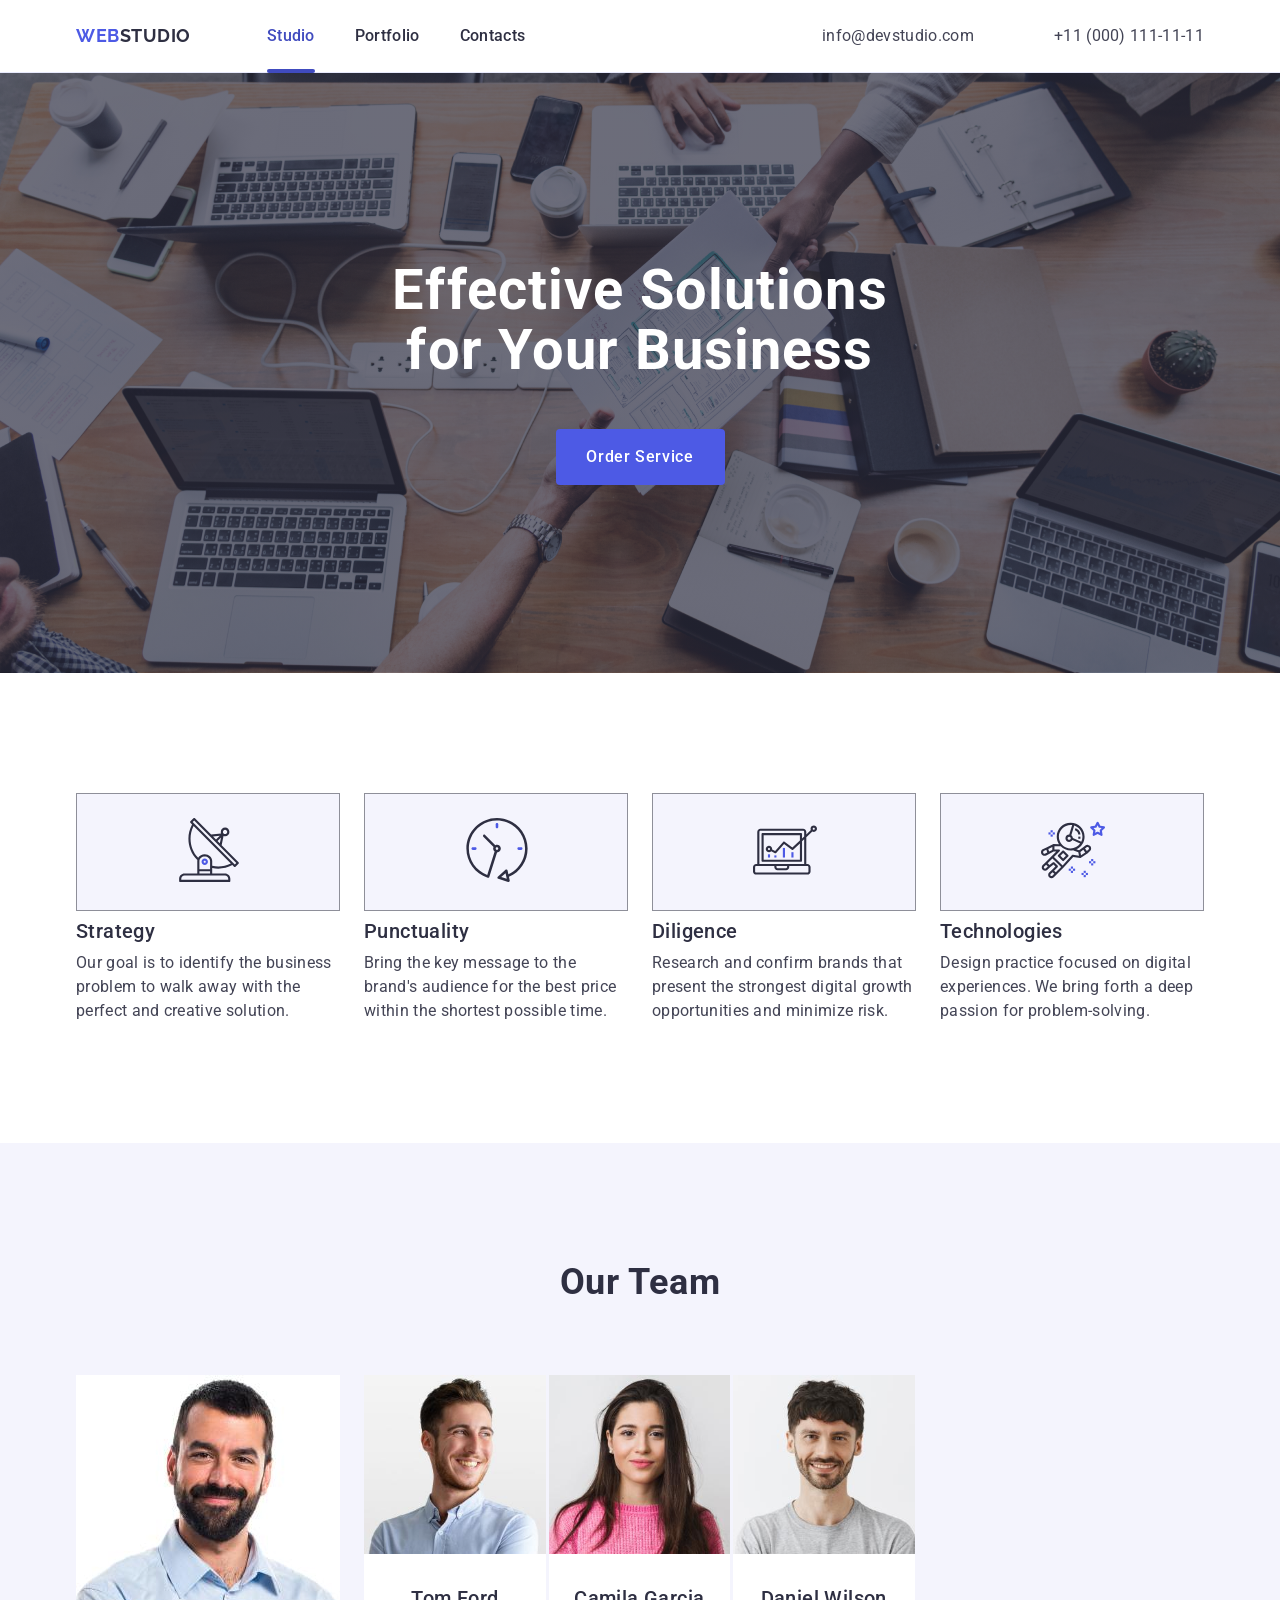
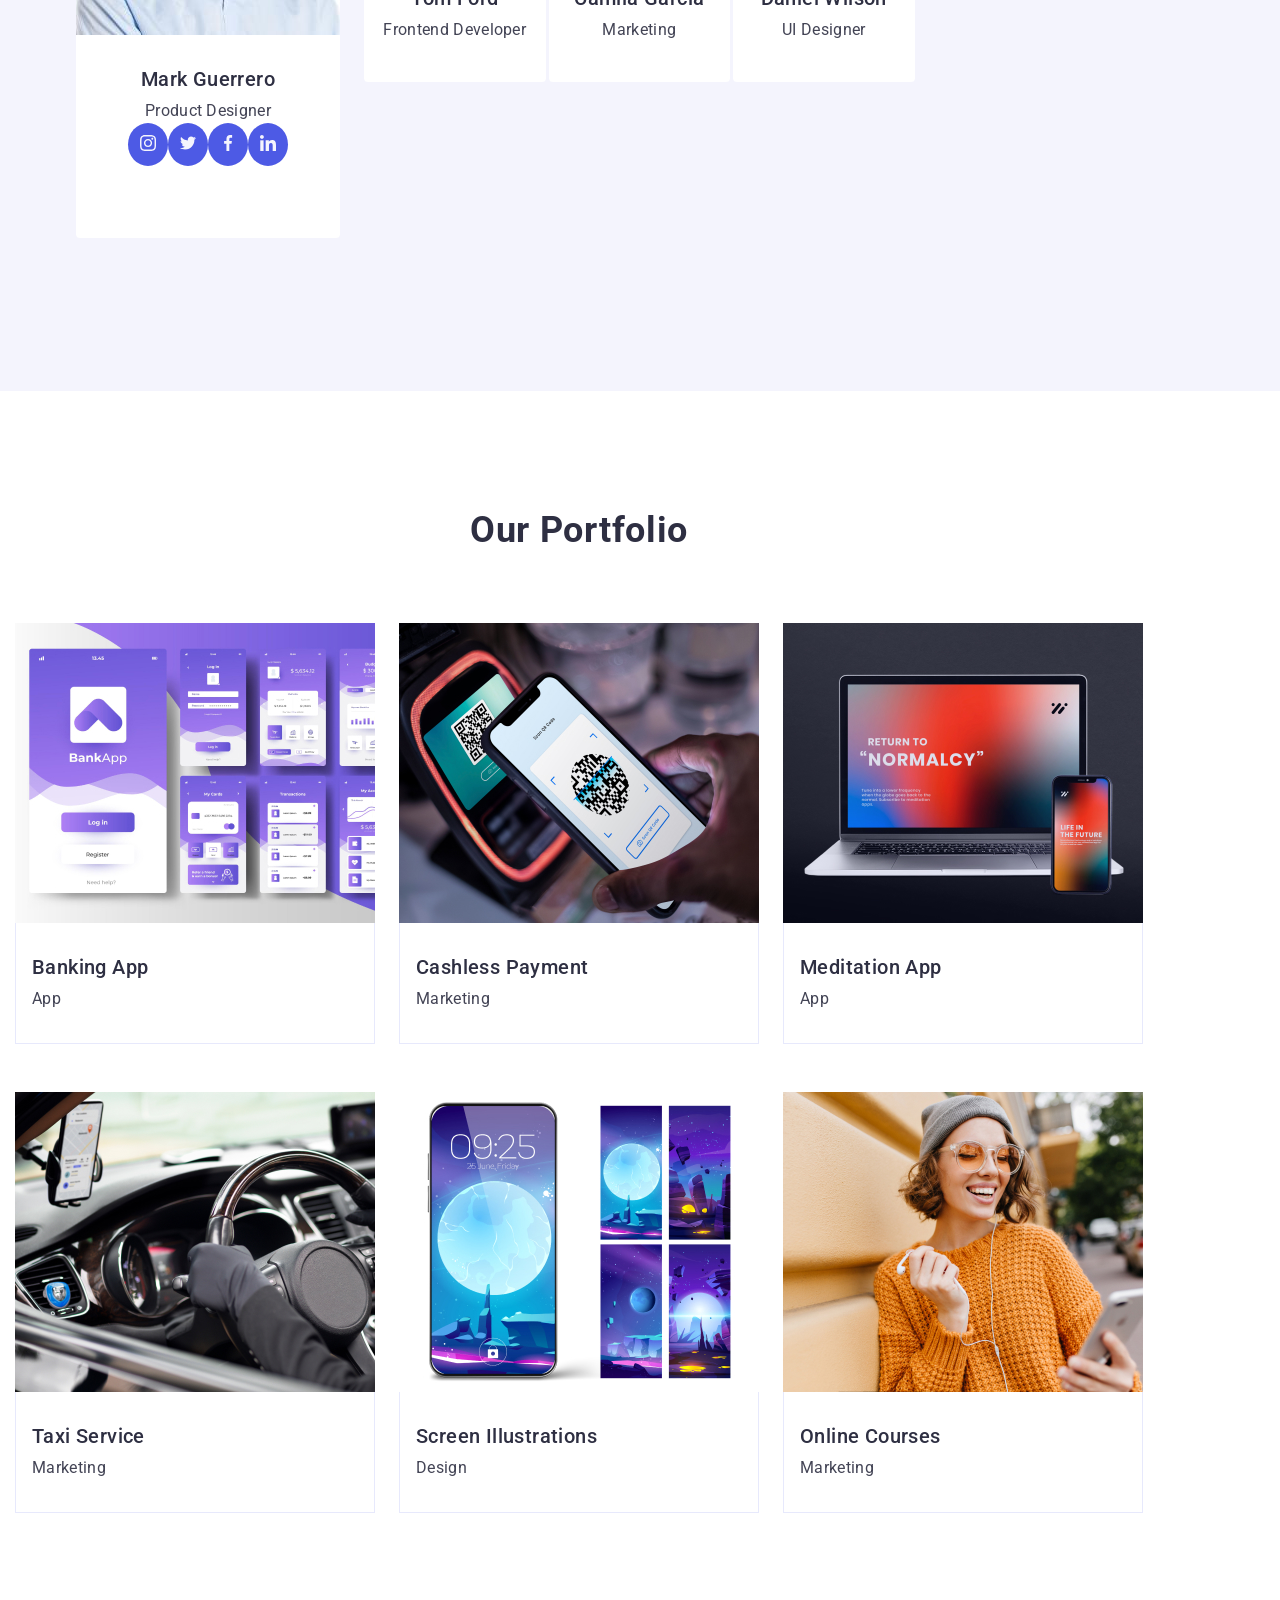
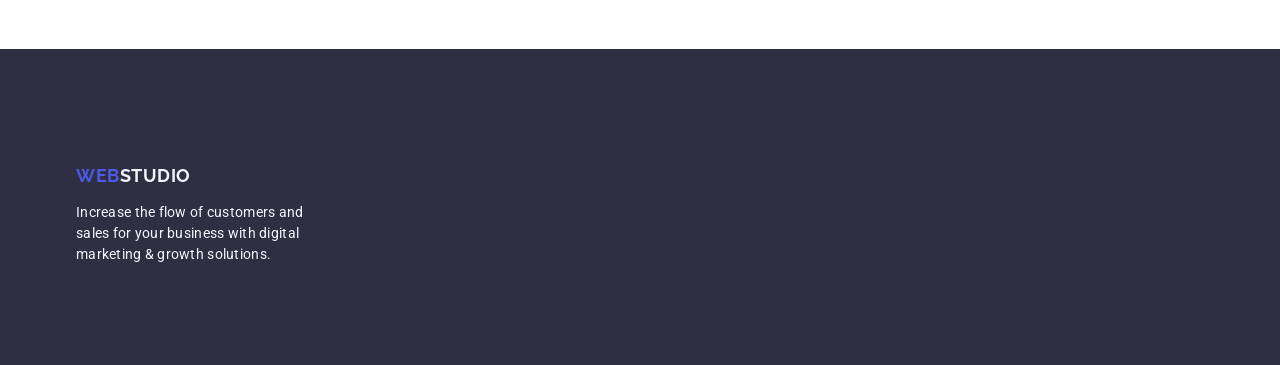
==== index.html @ 3112f2cd "16111916" ====
<!DOCTYPE html>
<html lang="en">
  <head>
    <meta charset="UTF-8" />
    <meta name="viewport" content="width=device-width, initial-scale=1.0" />
    <title>Webstudio</title>
    <link
      rel="stylesheet"
      href="https://cdnjs.cloudflare.com/ajax/libs/modern-normalize/3.0.1/modern-normalize.min.css"
      integrity="sha512-q6WgHqiHlKyOqslT/lgBgodhd03Wp4BEqKeW6nNtlOY4quzyG3VoQKFrieaCeSnuVseNKRGpGeDU3qPmabCANg=="
      crossorigin="anonymous"
      referrerpolicy="no-referrer"
    />
    <link rel="preconnect" href="https://fonts.googleapis.com" />
    <link rel="preconnect" href="https://fonts.gstatic.com" crossorigin />
    <link
      href="https://fonts.googleapis.com/css2?family=Raleway:wght@700&family=Roboto:wght@400;500;700&display=swap"
      rel="stylesheet"
    />
    <link rel="stylesheet" href="./css/styles.css" />
  </head>

  <body>
    <!--Logo + menu-->
    <header class="header-page">
      <div class="nav-block container">
        <nav class="nav">
          <a class="logo logo-header" href="./index.html"
            >Web<span class="logo-text">Studio</span></a
          >
          <ul class="nav-menu">
            <li class="menu-item">
              <a class="nav-link current" href="./index.html">Studio</a>
            </li>
            <li class="menu-item">
              <a class="nav-link" href="">Portfolio</a>
            </li>
            <li class="menu-item">
              <a class="nav-link" href="">Contacts</a>
            </li>
          </ul>
        </nav>
        <address class="contacts">
          <ul class="contacts-list">
            <li class="e-mail">
              <a class="contacts-link" href="mailto:info@devstudio.com"
                >info@devstudio.com</a
              >
            </li>
            <li class="tel">
              <a class="contacts-link" href="tel:+11(000)111-11-11"
                >+11 (000) 111-11-11</a
              >
            </li>
          </ul>
        </address>
      </div>
    </header>
    <main>
      <!-- hero section -->
      <section id="hero" class="hero section">
        <div class="hero-block container">
          <h1 class="hero-title">Effective Solutions for Your Business</h1>
          <button class="btn-business" type="button">Order Service</button>
        </div>
      </section>
      <!-- company -->
      <section id="company" class="company">
        <div class="company-block container">
          <h2 class="visually-hidden">Benefits</h2>
          <ul class="about-company">
            <li class="about-block">
              <div class="icon-conpany">
                <svg class="logo-icon" width="64" height="64">
                  <use href="./images/icons.svg#icon-antenna-1"></use>
                </svg>
              </div>
              <h3 class="target-company">Strategy</h3>
              <p class="text">
                Our goal is to identify the business problem to walk away with
                the perfect and creative solution.
              </p>
            </li>
            <li class="about-block">
              <div class="icon-conpany">
                <svg class="logo-icon" width="64" height="64">
                  <use href="./images/icons.svg#icon-clock-1"></use>
                </svg>
              </div>
              <h3 class="target-company">Punctuality</h3>
              <p class="text">
                Bring the key message to the brand's audience for the best price
                within the shortest possible time.
              </p>
            </li>
            <li class="about-block">
              <div class="icon-conpany">
                <svg class="logo-icon" width="64" height="64">
                  <use href="./images/icons.svg#icon-diagram-1"></use>
                </svg>
              </div>              
              <h3 class="target-company">Diligence</h3>
              <p class="text">
                Research and confirm brands that present the strongest digital
                growth opportunities and minimize risk.
              </p>
            </li>
            <li class="about-block">
              <div class="icon-conpany">
                <svg class="logo-icon" width="64" height="64">
                  <use href="./images/icons.svg#icon-astronaut-1"></use>
                </svg>
              </div>              
              <h3 class="target-company">Technologies</h3>
              <p class="text">
                Design practice focused on digital experiences. We bring forth a
                deep passion for problem-solving.
              </p>
            </li>
          </ul>
        </div>
      </section>
      <!-- our team -->
      <section id="block-team" class="block-team section">
        <div class="container container-team">
          <h2 class="title-team">Our Team</h2>
          <ul class="team-list">
            <li class="our-team">
              <img
                class="img-team"
                src="./images/MarkGuerrero.jpg"
                height="260"
                width="264"
                alt="Mark Guerrero"
              />
              <div class="text-team">
                <h3 class="representative">Mark Guerrero</h3>
                <p class="text-card">Product Designer</p>
                <div class="card-content">
                  <div class="sosial">
                    <a
                    class="socials-link"
                    href="https://instagram.com"
                    target="_blank"
                    rel="noopener noreferrer"
                    aria-label="Link to Instagram"
                  >
                   <svg class="sosial-icon" width="16" height="16">
                    <use href="./images/icons.svg#icon-instagram-2"></use>
                  </svg>
                </div>
                  <div class="sosial">
                    <a
                    class="socials-link"
                    href="https://twitter.com"
                    target="_blank"
                    rel="noopener noreferrer"
                    aria-label="Link to Twitter"
                  >
                  <svg class="sosial-icon" width="16" height="16">
                    <use href="./images/icons.svg#icon-twitter-1"></use>
                  </svg>
                </div>
                  <div class="sosial">
                    <a
                    class="socials-link"
                    href="https://facebook.com"
                    target="_blank"
                    rel="noopener noreferrer"
                    aria-label="Link to Facebok"
                  >
                  <svg class="sosial-icon" width="16" height="16">
                    <use href="./images/icons.svg#icon-facebook-1"></use>
                  </svg>
                </div>
                  <div class="sosial">
                    <a
                    class="socials-link"
                    href="https://inkedin.com"
                    target="_blank"
                    rel="noopener noreferrer"
                    aria-label="Link to Linkedin"
                  >
                  <svg class="sosial-icon" width="16" height="16">
                    <use href="./images/icons.svg#icon-linkedin-1"></use>
                  </svg>
                </div>                
              </div>
            </div>
            </li>
            <li class="our-team">
              <img
                class="img-team"
                src="./images/TomFord.jpg"
                height="260"
                width="264"
                alt="Tom Ford"
              />
              <div class="text-team">
                <h3 class="representative">Tom Ford</h3>
                <p class="text-card">Frontend Developer</p>
              </div>
            </li>
            <li class="our-team">
              <img
                class="img-team"
                src="./images/CamilaGarcia.jpg"
                height="260"
                width="264"
                alt="Camila Garcia"
              />
              <div class="text-team">
                <h3 class="representative">Camila Garcia</h3>
                <p class="text-card">Marketing</p>
              </div>
            </li>
            <li class="our-team">
              <img
                class="img-team"
                src="./images/DanielWilson.jpg"
                height="260"
                width="264"
                alt="Daniel Wilson"
              />
              <div class="text-team">
                <h3 class="representative">Daniel Wilson</h3>
                <p class="text-card">UI Designer</p>
              </div>
            </li>
          </ul>
        </div>
      </section>
      <!--our portfolio-->
      <section id="portfolio-team" class="portfolio-team section">
        <div class="container">
          <h2 class="portfolio">Our Portfolio</h2>
          <ul class="card-portfolio">
            <li class="our-portfolio">
              <div>
                <img
                  class="img-portfolio"
                  src="./images/BankingApp.jpg"
                  width="360"
                  alt="BankingApp"
                />
              </div>
              <div class="card-team">
                <h3 class="portfolio-name">Banking App</h3>
                <p class="text-portfolio">App</p>
              </div>
            </li>
            <li class="our-portfolio">
              <img
                class="img-portfolio"
                src="./images/CashlessPayment.jpg"
                width="360"
                alt="Cashless Payment"
              />
              <div class="card-team">
                <h3 class="portfolio-name">Cashless Payment</h3>
                <p class="text-portfolio">Marketing</p>
              </div>
            </li>
            <li class="our-portfolio">
              <img
                class="img-portfolio"
                src="./images/MeditationApp.jpg"
                width="360"
                alt="Meditation App"
              />
              <div class="card-team">
                <h3 class="portfolio-name">Meditation App</h3>
                <p class="text-portfolio">App</p>
              </div>
            </li>
            <li class="our-portfolio">
              <img
                class="img-portfolio"
                src="./images/TaxiService.jpg"
                width="360"
                alt="Taxi Service"
              />
              <div class="card-team">
                <h3 class="portfolio-name">Taxi Service</h3>
                <p class="text-portfolio">Marketing</p>
              </div>
            </li>
            <li class="our-portfolio">
              <img
                class="img-portfolio"
                src="./images/ScreenIllustrations.jpg"
                width="360"
                alt="Screen Illustrations"
              />
              <div class="card-team">
                <h3 class="portfolio-name">Screen Illustrations</h3>
                <p class="text-portfolio">Design</p>
              </div>
            </li>
            <li class="our-portfolio">
              <img
                class="img-portfolio"
                src="./images/OnlineCourses.jpg"
                width="360"
                alt="Online Courses"
              />
              <div class="card-team">
                <h3 class="portfolio-name">Online Courses</h3>
                <p class="text-portfolio">Marketing</p>
              </div>
            </li>
          </ul>
        </div>
      </section>
    </main>
    <!--footer menu-->

    <footer class="footer">
      <div class="container footer-block">
        <a class="logo footer-logo" href="#"
          >Web<span class="logo-text">Studio</span></a
        >
        <p class="text-footer">
          Increase the flow of customers and sales for your business with
          digital marketing & growth solutions.
        </p>
      </div>
    </footer>
  </body>
</html>
---- css/styles.css ----
body {
    font-family: "Raleway", sans-serif;
    font-family: "Roboto", sans-serif;
    color: #434455;
    background-color: #ffffff;
    font-size: 14px;
    display: block;
}

* {
    margin: 0;
    padding: 0;
}

ul,
li,
ol {
    list-style-type: none;
    cursor: pointer;
}

a {
    text-decoration: none;
    cursor: pointer;
}

h1,
h2,
h3,
h4,
h5,
h6,
p {
    margin: 0;
}

ul,
ol {
    margin: 0;
    padding: 0;
}


.visually-hidden {
    position: absolute;
    width: 1px;
    height: 1px;
    margin: -1px;
    border: 0;
    padding: 0;
    white-space: nowrap;
    clip-path: inset(100%);
    clip: rect(0 0 0 0);
    overflow: hidden;
}

a {
    text-decoration: none;
}

nav,
li,
ol,
a,
button {
    cursor: pointer;
    display: inline-block;
}

.container {
    width: 1158px;
    margin: 0 auto;
    padding: 0 15px;
}


img {
    display: block;
    width: 100%;
    height: auto;
}

/* hero section */

.header-page {
    border-bottom: 1px solid #e7e9fc;
    box-shadow: 0px 1px 6px 0px #2E2F4214;
    0px 1px 1px 0px #2E2F4229;
    0px 2px 1px 0px #2E2F4214;
}

.nav-block {
    display: flex;
    align-items: center;
}

.nav {
    display: flex;
    align-items: center;
}

.logo {
    font-family: "Raleway", sans-serif;
    font-weight: 700;
    font-size: 18px;
    line-height: 1.17;
    letter-spacing: 0.03em;
    text-transform: uppercase;
    color: #4d5ae5;
    margin-right: 76px;
}

.logo-header {
    padding: 24px 0;
    margin-right: 76px;
}

.logo-header .logo-text {
    color: #2e2f42;
}

.footer-logo .logo-text {
    color: #f4f4fd;
}

.nav-menu {
    display: flex;
    text-align: center;
    gap: 40px;
}

.nav-link {
    position: relative;
    display: block;
    padding: 24px 0;
    font-weight: 500;
    font-size: 16px;
    line-height: 1.5;
    letter-spacing: 0.02em;
    color: #2e2f42;
    transition: color 250ms cubic-bezier(0.4, 0, 0.2, 1);
}


.nav-link.current {
    position: relative;
    opacity: 1;

}

.nav-link::after {
    content: '';
    position: absolute;
    left: 0;
    bottom: -1px;

    width: 100%;
    height: 4px;
    border-radius: 2px;
    background-color: #404bbf;
    opacity: 0;
    transition: opacity 250ms cubic-bezier(0.4, 0, 0.2, 1);
}

.nav-link:hover,
.nav-link:focus,
.nav-link.current {
    color: #404bbf;
}

.nav-link:hover::after,
.nav-link:focus::after,
.nav-link.current::after {
    opacity: 1;
}

.contacts {
    font-style: normal;
    margin-left: auto;
}

.contacts-list {
    display: flex;
    text-align: center;
    gap: 40px;
}

.contacts-link {
    display: block;
    padding: 24px 0;
    font-size: 16px;
    line-height: 1.5;
    letter-spacing: 0.02em;
    color: #434455;
    transition: color 250ms cubic-bezier(0.4, 0, 0.2, 1);
}

.contacts-item {
    font-weight: 400;
    letter-spacing: 0.02em;
    margin-right: 40px;
}

.nav-item {
    /* font-weight: 500;
    font-size: 16px;
    line-height: 1.5;
    letter-spacing: 0.02em;
    color: #2e2f42;
    padding: 24px 0; */
}

.contacts {
    font-style: normal;
}

.e-mail {
    margin-right: 40px;
}


.contacts-link:hover,
.contacts-link:focus {
    color: #404bbf;
}

.hero {
    background-image: linear-gradient(to bottom,
            rgba(46, 47, 66, 0.7),
            rgba(46, 47, 66, 0.7)),
        url(/images/peopleoffice.jpg);
    /* background-color: rgba(46, 47, 66, 0.7); */
    background-repeat: no-repeat;
    /* display: flex;
    justify-content: center; */
    padding: 188px 0;
    max-width: 100%;
    background-position: center;
    background-size: cover;

}

/* .hero-block {

} */

.hero-title {
    font-size: 56px;
    line-height: 1.07;
    text-align: center;
    letter-spacing: 0.02em;
    color: #ffffff;
    cursor: pointer;
    max-width: 496px;
    display: flex;
    justify-content: center;
    margin: 0 auto;
    margin-bottom: 48px;
}

.btn-business {
    background-color: #4d5ae5;
    font-family: "Roboto", sans-serif;
    font-weight: 500;
    font-size: 16px;
    line-height: 1.5;
    letter-spacing: 0.04em;
    color: #ffffff;
    display: block;
    min-width: 169px;
    height: 56px;
    bottom: none;
    border-radius: 4px;
    cursor: pointer;
    margin: 0 auto;
    border: none;
}

/* .btn-business:active, */
.btn-business:hover,
.btn-business:focus {
    background-color: #404BBF;
}

/* company */

.company {
    padding: 120px 0;
}

.about-company {
    display: flex;
    gap: 24px;
}

.about-block {
    letter-spacing: 0.02em;
    line-height: 1.24;
    width: calc((100% - 72px) / 4);
}

.icon-conpany {
    background: #F4F4FD;
    border: 1px solid #8E8F99;
    margin-bottom: 8px;

}

.logo-icon {
    margin: 24px 100px;
}

.target-company {
    font-weight: 500;
    font-size: 20px;
    letter-spacing: 0.02em;
    color: #2e2f42;
    line-height: 1.2;
    margin-bottom: 8px;
}

.text {
    font-size: 16px;
    line-height: 1.5;
    letter-spacing: 0.02em;
    color: #434455;
    text-align: left;
}

/* our team */
.block-team {
    background-color: #f4f4fd;
    padding: 120px 0;
}

.team-list {
    display: flex;
    gap: 24px;
}

.title-team {
    font-size: 36px;
    line-height: 1.11;
    text-align: center;
    letter-spacing: 0.02em;
    text-transform: capitalize;
    color: #2e2f42;
    margin-bottom: 72px;
}

.representative {
    font-weight: 500;
    font-size: 20px;
    line-height: 1.2;
    letter-spacing: 0.02em;
    color: #2e2f42;
}

.text-card {
    font-size: 16px;
    line-height: 1.5;
    letter-spacing: 0.02em;
    color: #434455;
    text-align: center;
}

.our-team {
    background-color: #ffffff;
    width: calc((100% - 72px) / 4);
    border-radius: 0px 0px 4px 4px;
}

.text-team {
    padding: 32px 0;
    margin-bottom: 8px;
}

.representative {
    text-align: center;
    margin-bottom: 8px;
}

.card-content {
    display: flex;
    justify-content: center;
}

.sosial {
    background: #4D5AE5;
    border-radius: 50%;
}

.sosial:hover,
.sosial:focus {
   background: #404BBF;
   
}

.sosial-icon {
    margin: 12px;
    fill: currentColor;
}
/* our portfolio */

.portfolio-team {
    padding: 120px 0;
}

.portfolio {
    font-size: 36px;
    line-height: 1.11;
    text-align: center;
    letter-spacing: 0.02em;
    text-transform: capitalize;
    color: #2e2f42;
    margin-bottom: 72px;
}

.card-portfolio {
    display: flex;
    flex-wrap: wrap;
    column-gap: 24px;
    row-gap: 48px;
}

.our-portfolio {
    width: calc((100% - 48px) / 3);

}

.card-team {
    padding: 32px 16px;
    border: 1px solid #e7e9fc;
    border-top: none;
}

.portfolio-name {
    margin-bottom: 8px;
    font-weight: 500;
    font-size: 20px;
    line-height: 1.2;
    letter-spacing: 0.02em;
    color: #2e2f42;
    /* margin-bottom: 8px; */
}

.text-portfolio {
    font-size: 16px;
    line-height: 1.5;
    letter-spacing: 0.02em;
    color: #434455;

}

/* --footer menu-- */

.footer {
    background-color: #2e2f42;
    padding: 100px 0;
}

.footer-logo {
    font-family: "Raleway", sans-serif;
    font-weight: 700;
    font-size: 18px;
    letter-spacing: 0.03em;
    text-transform: uppercase;
    line-height: 1.17;
    color: #4d5ae5;
    display: inline-block;
    margin-bottom: 16px;
}

.text-footer {
    max-width: 264px;
    line-height: 1.5;
    color: #f4f4fd;
    letter-spacing: 0.02em;
    min-width: 264px;
}
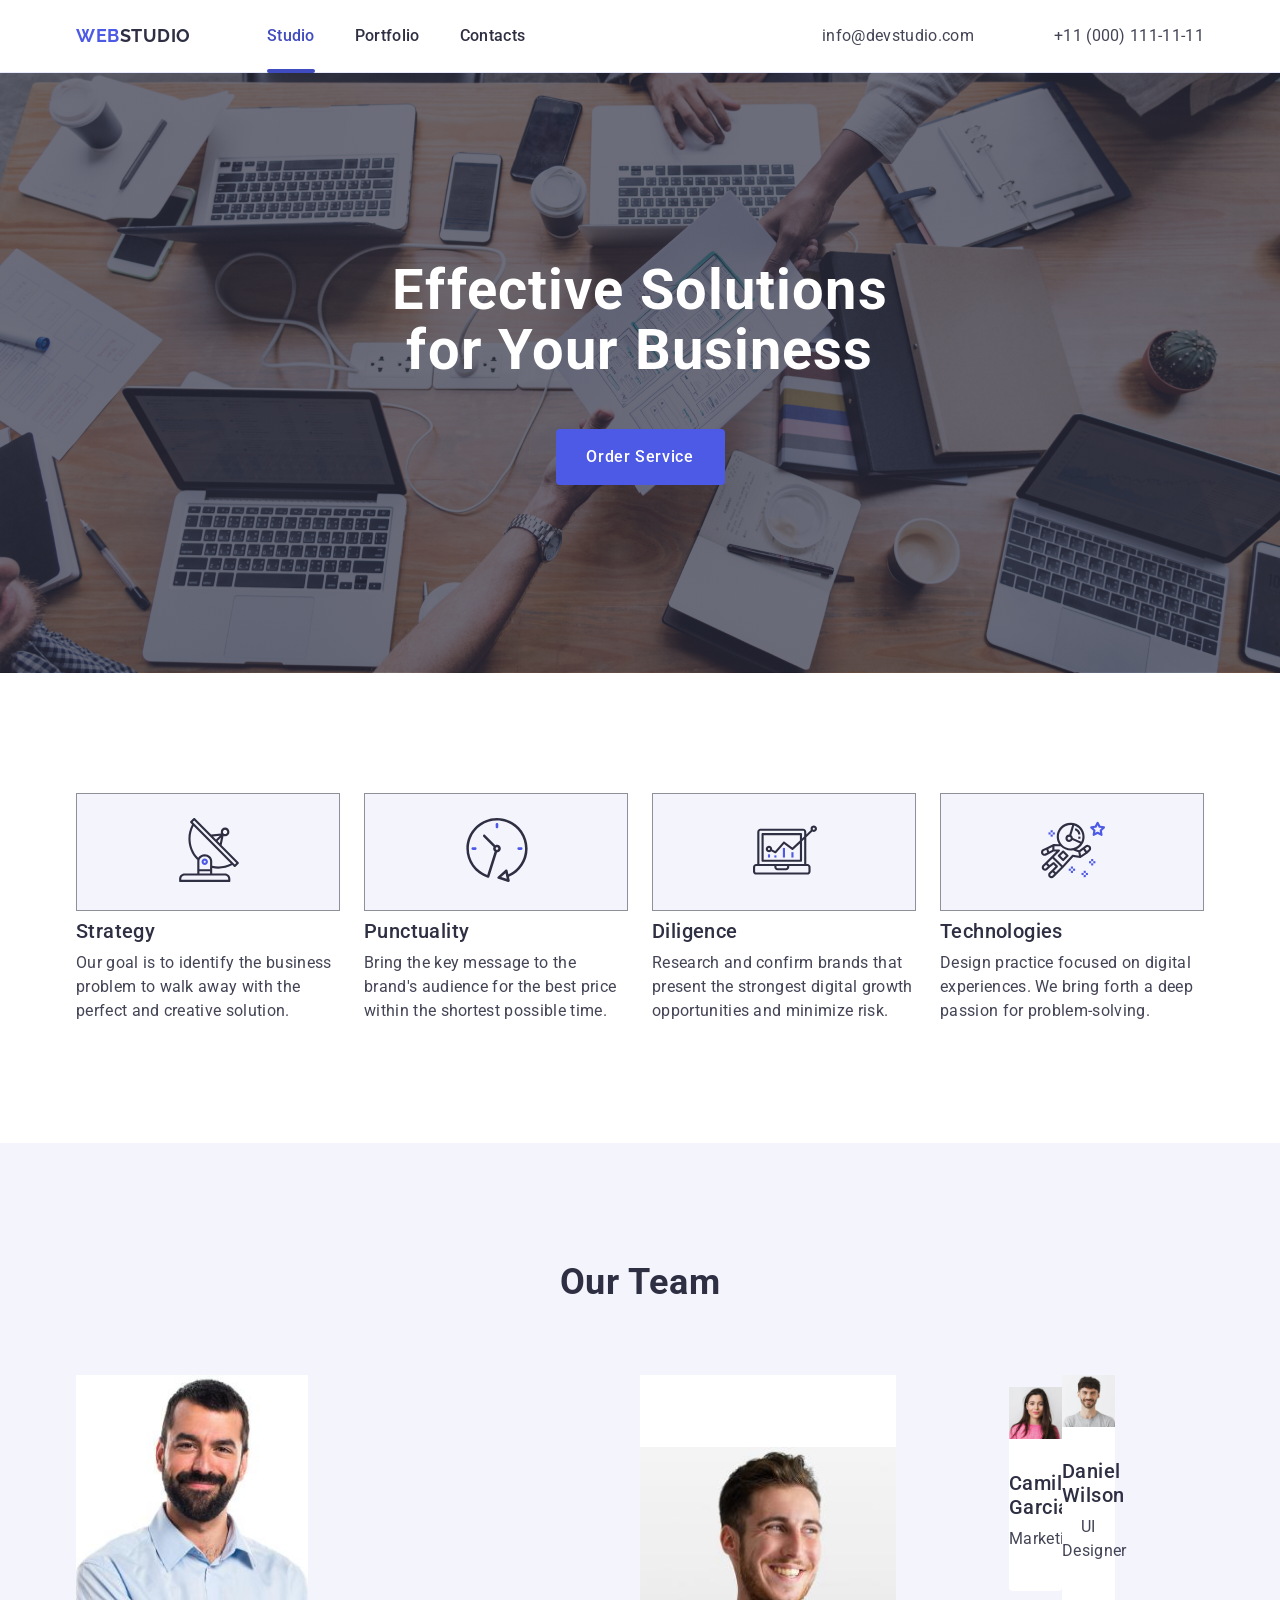
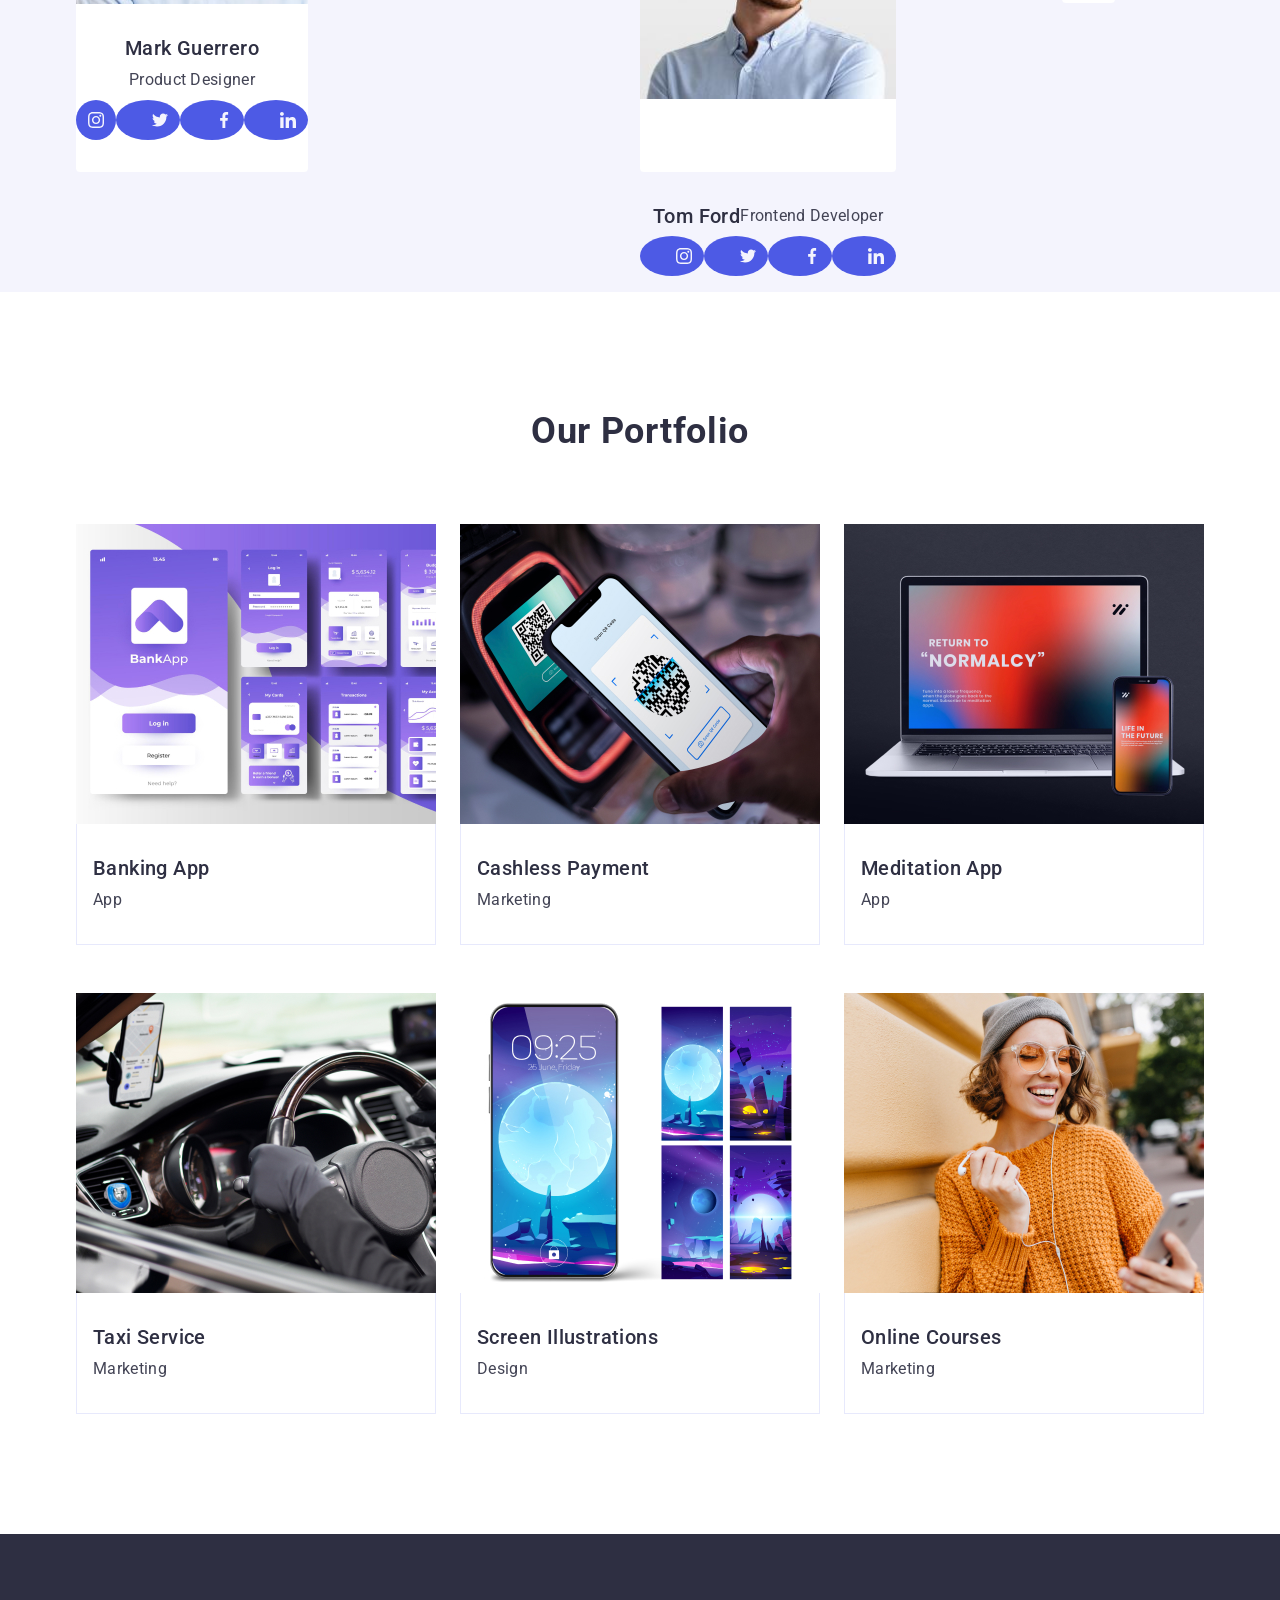
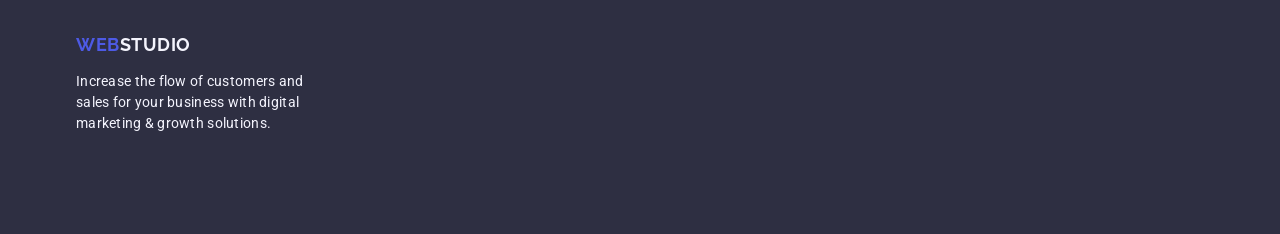
==== commit 58106d97: "16112031" ====
--- a/index.html
+++ b/index.html
@@ -136,8 +136,8 @@
               <div class="text-team">
                 <h3 class="representative">Mark Guerrero</h3>
                 <p class="text-card">Product Designer</p>
-                <div class="card-content">
-                  <div class="sosial">
+                <ul class="card-content">
+                  <li class="sosial">
                     <a
                     class="socials-link"
                     href="https://instagram.com"
@@ -148,8 +148,8 @@
                    <svg class="sosial-icon" width="16" height="16">
                     <use href="./images/icons.svg#icon-instagram-2"></use>
                   </svg>
-                </div>
-                  <div class="sosial">
+                  </li>
+                  <li class="sosial">
                     <a
                     class="socials-link"
                     href="https://twitter.com"
@@ -160,8 +160,8 @@
                   <svg class="sosial-icon" width="16" height="16">
                     <use href="./images/icons.svg#icon-twitter-1"></use>
                   </svg>
-                </div>
-                  <div class="sosial">
+                  </li>
+                  <li class="sosial">
                     <a
                     class="socials-link"
                     href="https://facebook.com"
@@ -172,8 +172,8 @@
                   <svg class="sosial-icon" width="16" height="16">
                     <use href="./images/icons.svg#icon-facebook-1"></use>
                   </svg>
-                </div>
-                  <div class="sosial">
+                  </li>
+                  <li class="sosial">
                     <a
                     class="socials-link"
                     href="https://inkedin.com"
@@ -184,9 +184,9 @@
                   <svg class="sosial-icon" width="16" height="16">
                     <use href="./images/icons.svg#icon-linkedin-1"></use>
                   </svg>
-                </div>                
-              </div>
-            </div>
+                </li>                
+                </ul>
+              </div>
             </li>
             <li class="our-team">
               <img
@@ -199,6 +199,57 @@
               <div class="text-team">
                 <h3 class="representative">Tom Ford</h3>
                 <p class="text-card">Frontend Developer</p>
+                <div>
+                <ul class="card-content">
+                  <li class="sosial">
+                    <a
+                    class="socials-link"
+                    href="https://instagram.com"
+                    target="_blank"
+                    rel="noopener noreferrer"
+                    aria-label="Link to Instagram"
+                  >
+                   <svg class="sosial-icon" width="16" height="16">
+                    <use href="./images/icons.svg#icon-instagram-2"></use>
+                  </svg>
+                </li>
+                  <li class="sosial">
+                    <a
+                    class="socials-link"
+                    href="https://twitter.com"
+                    target="_blank"
+                    rel="noopener noreferrer"
+                    aria-label="Link to Twitter"
+                  >
+                  <svg class="sosial-icon" width="16" height="16">
+                    <use href="./images/icons.svg#icon-twitter-1"></use>
+                  </svg>
+                </li>
+                  <li class="sosial">
+                    <a
+                    class="socials-link"
+                    href="https://facebook.com"
+                    target="_blank"
+                    rel="noopener noreferrer"
+                    aria-label="Link to Facebok"
+                  >
+                  <svg class="sosial-icon" width="16" height="16">
+                    <use href="./images/icons.svg#icon-facebook-1"></use>
+                  </svg>
+                </li>
+                <li class="sosial">
+                    <a
+                    class="socials-link"
+                    href="https://inkedin.com"
+                    target="_blank"
+                    rel="noopener noreferrer"
+                    aria-label="Link to Linkedin"
+                  >
+                  <svg class="sosial-icon" width="16" height="16">
+                    <use href="./images/icons.svg#icon-linkedin-1"></use>
+                  </svg>
+                </li>                
+                </ul>
               </div>
             </li>
             <li class="our-team">
--- a/css/styles.css
+++ b/css/styles.css
@@ -362,6 +362,7 @@
     letter-spacing: 0.02em;
     color: #434455;
     text-align: center;
+    margin-bottom: 8px;
 }
 
 .our-team {
@@ -372,29 +373,48 @@
 
 .text-team {
     padding: 32px 0;
+}
+
+.representative {
+    text-align: center;
     margin-bottom: 8px;
 }
 
-.representative {
-    text-align: center;
-    margin-bottom: 8px;
-}
-
 .card-content {
     display: flex;
     justify-content: center;
+    align-items: center;
+
 }
 
 .sosial {
+    display: flex;
+    gap: 24px;
     background: #4D5AE5;
     border-radius: 50%;
-}
+    transition: background 250ms cubic-bezier(0.4, 0, 0.2, 1);
+}
+
+
+
 
 .sosial:hover,
 .sosial:focus {
    background: #404BBF;
-   
-}
+
+}
+
+.socials-link {
+    display: flex;
+    justify-content: center;
+    align-items: center;
+    width: 100%;
+    height: 100%;
+    transition: 300ms ease-in;
+    transition-property: color, border-color;
+    color: #ffffff;    
+}
+
 
 .sosial-icon {
     margin: 12px;
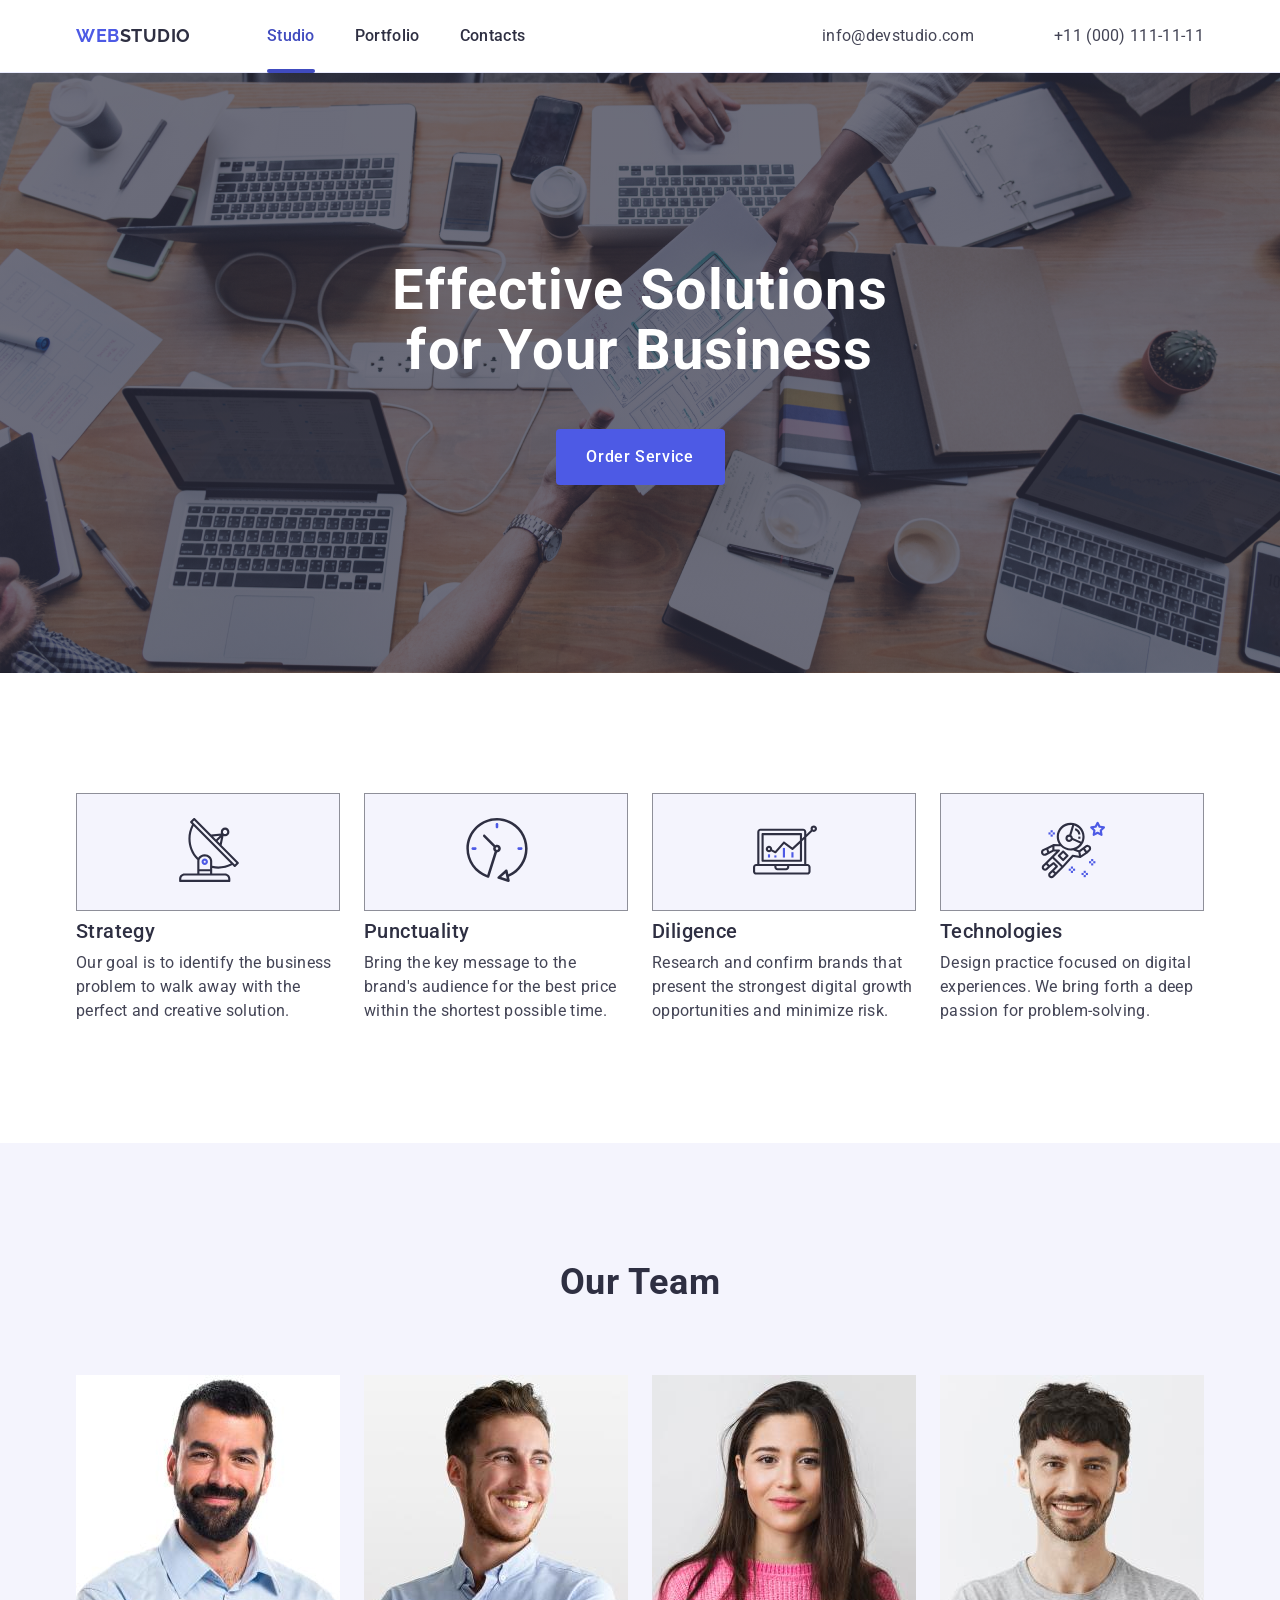
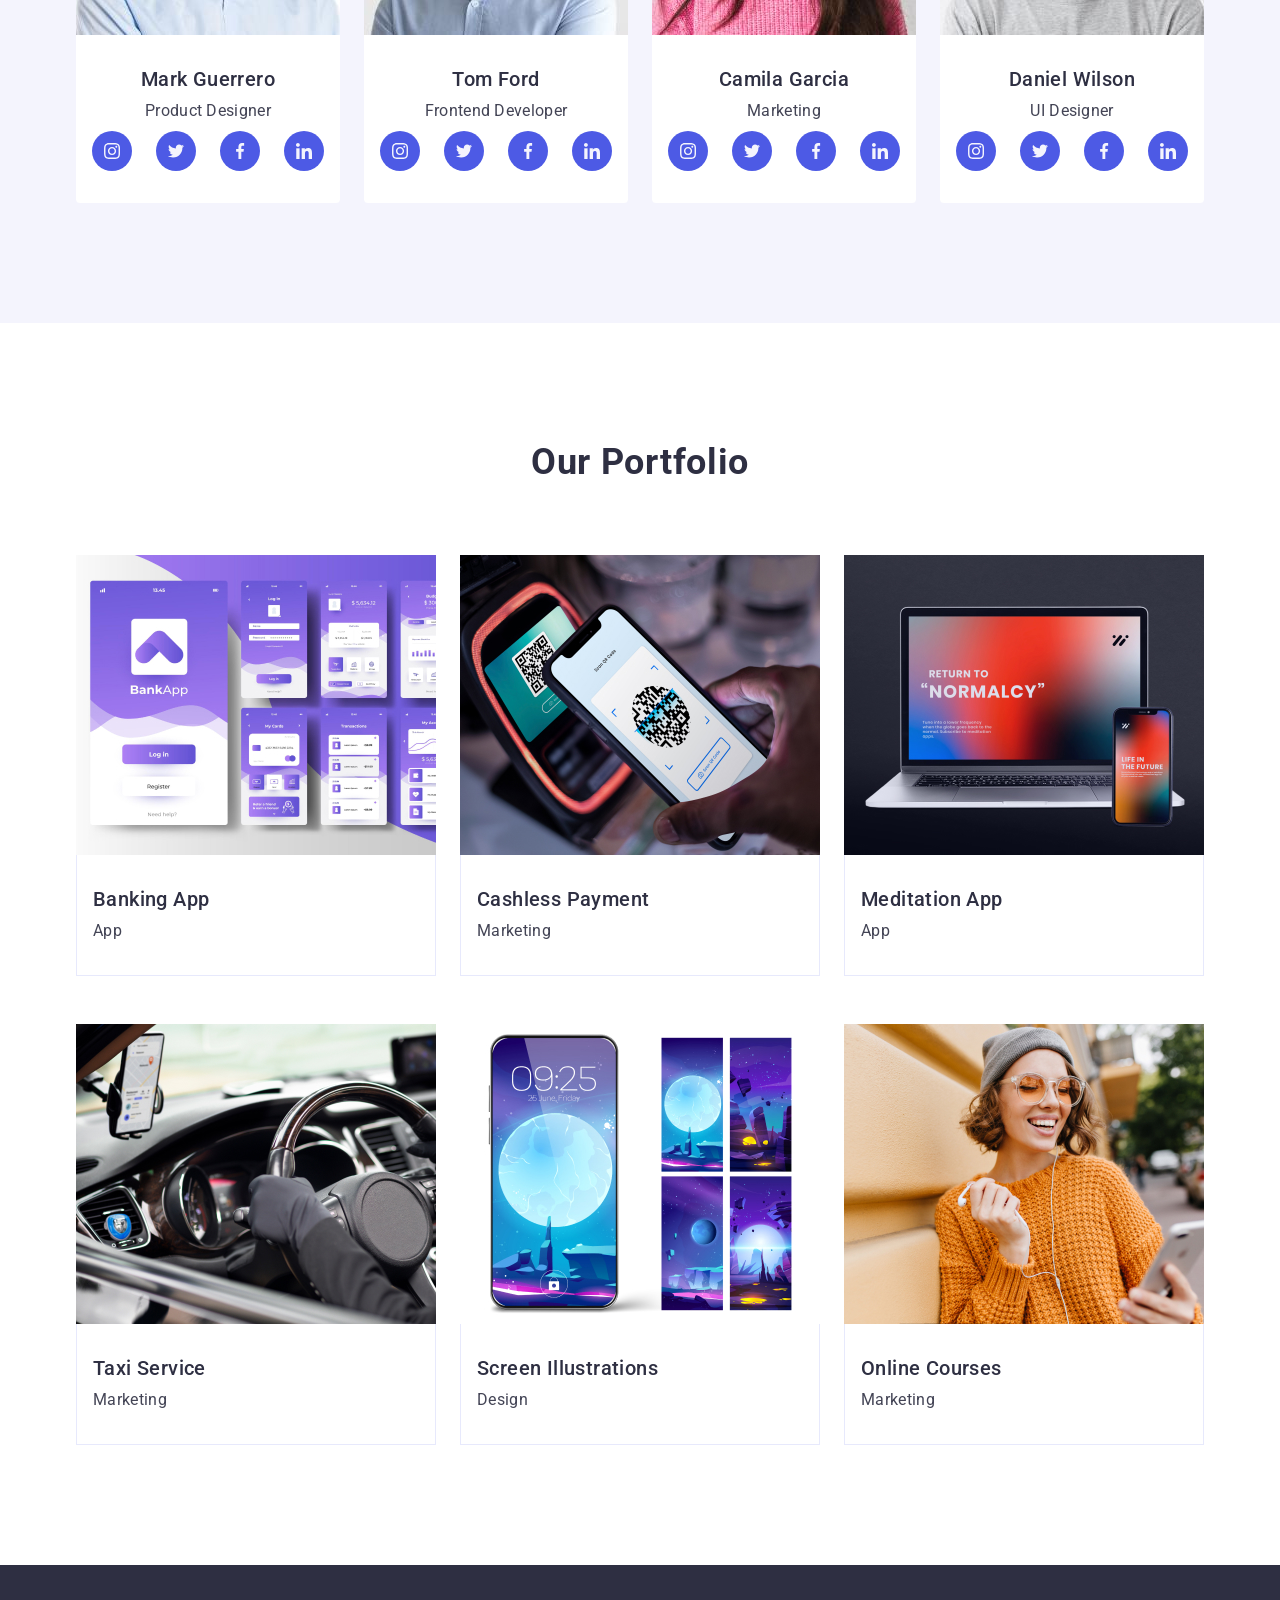
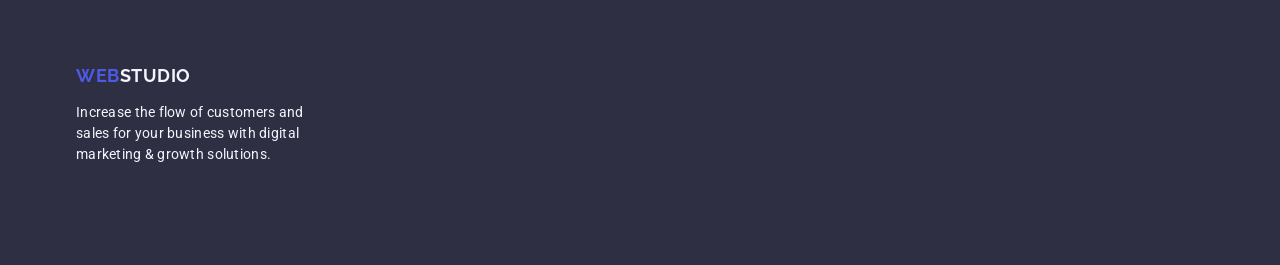
==== commit 9815a82a: "16112057" ====
--- a/index.html
+++ b/index.html
@@ -148,6 +148,7 @@
                    <svg class="sosial-icon" width="16" height="16">
                     <use href="./images/icons.svg#icon-instagram-2"></use>
                   </svg>
+                  </a>
                   </li>
                   <li class="sosial">
                     <a
@@ -160,6 +161,7 @@
                   <svg class="sosial-icon" width="16" height="16">
                     <use href="./images/icons.svg#icon-twitter-1"></use>
                   </svg>
+                  </a>
                   </li>
                   <li class="sosial">
                     <a
@@ -172,6 +174,7 @@
                   <svg class="sosial-icon" width="16" height="16">
                     <use href="./images/icons.svg#icon-facebook-1"></use>
                   </svg>
+                  </a>
                   </li>
                   <li class="sosial">
                     <a
@@ -184,6 +187,7 @@
                   <svg class="sosial-icon" width="16" height="16">
                     <use href="./images/icons.svg#icon-linkedin-1"></use>
                   </svg>
+                  </a>
                 </li>                
                 </ul>
               </div>
@@ -200,56 +204,60 @@
                 <h3 class="representative">Tom Ford</h3>
                 <p class="text-card">Frontend Developer</p>
                 <div>
-                <ul class="card-content">
-                  <li class="sosial">
-                    <a
-                    class="socials-link"
-                    href="https://instagram.com"
-                    target="_blank"
-                    rel="noopener noreferrer"
-                    aria-label="Link to Instagram"
-                  >
-                   <svg class="sosial-icon" width="16" height="16">
-                    <use href="./images/icons.svg#icon-instagram-2"></use>
-                  </svg>
-                </li>
-                  <li class="sosial">
-                    <a
-                    class="socials-link"
-                    href="https://twitter.com"
-                    target="_blank"
-                    rel="noopener noreferrer"
-                    aria-label="Link to Twitter"
-                  >
-                  <svg class="sosial-icon" width="16" height="16">
-                    <use href="./images/icons.svg#icon-twitter-1"></use>
-                  </svg>
-                </li>
-                  <li class="sosial">
-                    <a
-                    class="socials-link"
-                    href="https://facebook.com"
-                    target="_blank"
-                    rel="noopener noreferrer"
-                    aria-label="Link to Facebok"
-                  >
-                  <svg class="sosial-icon" width="16" height="16">
-                    <use href="./images/icons.svg#icon-facebook-1"></use>
-                  </svg>
-                </li>
-                <li class="sosial">
-                    <a
-                    class="socials-link"
-                    href="https://inkedin.com"
-                    target="_blank"
-                    rel="noopener noreferrer"
-                    aria-label="Link to Linkedin"
-                  >
-                  <svg class="sosial-icon" width="16" height="16">
-                    <use href="./images/icons.svg#icon-linkedin-1"></use>
-                  </svg>
-                </li>                
-                </ul>
+                  <ul class="card-content">
+                    <li class="sosial">
+                      <a
+                      class="socials-link"
+                      href="https://instagram.com"
+                      target="_blank"
+                      rel="noopener noreferrer"
+                      aria-label="Link to Instagram"
+                    >
+                     <svg class="sosial-icon" width="16" height="16">
+                      <use href="./images/icons.svg#icon-instagram-2"></use>
+                    </svg>
+                    </a>
+                    </li>
+                    <li class="sosial">
+                      <a
+                      class="socials-link"
+                      href="https://twitter.com"
+                      target="_blank"
+                      rel="noopener noreferrer"
+                      aria-label="Link to Twitter"
+                    >
+                    <svg class="sosial-icon" width="16" height="16">
+                      <use href="./images/icons.svg#icon-twitter-1"></use>
+                    </svg>
+                    </a>
+                    </li>
+                    <li class="sosial">
+                      <a
+                      class="socials-link"
+                      href="https://facebook.com"
+                      target="_blank"
+                      rel="noopener noreferrer"
+                      aria-label="Link to Facebok"
+                    >
+                    <svg class="sosial-icon" width="16" height="16">
+                      <use href="./images/icons.svg#icon-facebook-1"></use>
+                    </svg>
+                    </a>
+                    </li>
+                    <li class="sosial">
+                      <a
+                      class="socials-link"
+                      href="https://inkedin.com"
+                      target="_blank"
+                      rel="noopener noreferrer"
+                      aria-label="Link to Linkedin"
+                    >
+                    <svg class="sosial-icon" width="16" height="16">
+                      <use href="./images/icons.svg#icon-linkedin-1"></use>
+                    </svg>
+                    </a>
+                  </li>                
+                  </ul>
               </div>
             </li>
             <li class="our-team">
@@ -263,6 +271,60 @@
               <div class="text-team">
                 <h3 class="representative">Camila Garcia</h3>
                 <p class="text-card">Marketing</p>
+                <ul class="card-content">
+                  <li class="sosial">
+                    <a
+                    class="socials-link"
+                    href="https://instagram.com"
+                    target="_blank"
+                    rel="noopener noreferrer"
+                    aria-label="Link to Instagram"
+                  >
+                   <svg class="sosial-icon" width="16" height="16">
+                    <use href="./images/icons.svg#icon-instagram-2"></use>
+                  </svg>
+                  </a>
+                  </li>
+                  <li class="sosial">
+                    <a
+                    class="socials-link"
+                    href="https://twitter.com"
+                    target="_blank"
+                    rel="noopener noreferrer"
+                    aria-label="Link to Twitter"
+                  >
+                  <svg class="sosial-icon" width="16" height="16">
+                    <use href="./images/icons.svg#icon-twitter-1"></use>
+                  </svg>
+                  </a>
+                  </li>
+                  <li class="sosial">
+                    <a
+                    class="socials-link"
+                    href="https://facebook.com"
+                    target="_blank"
+                    rel="noopener noreferrer"
+                    aria-label="Link to Facebok"
+                  >
+                  <svg class="sosial-icon" width="16" height="16">
+                    <use href="./images/icons.svg#icon-facebook-1"></use>
+                  </svg>
+                  </a>
+                  </li>
+                  <li class="sosial">
+                    <a
+                    class="socials-link"
+                    href="https://inkedin.com"
+                    target="_blank"
+                    rel="noopener noreferrer"
+                    aria-label="Link to Linkedin"
+                  >
+                  <svg class="sosial-icon" width="16" height="16">
+                    <use href="./images/icons.svg#icon-linkedin-1"></use>
+                  </svg>
+                  </a>
+                </li>                
+                </ul>
               </div>
             </li>
             <li class="our-team">
@@ -276,6 +338,60 @@
               <div class="text-team">
                 <h3 class="representative">Daniel Wilson</h3>
                 <p class="text-card">UI Designer</p>
+                <ul class="card-content">
+                  <li class="sosial">
+                    <a
+                    class="socials-link"
+                    href="https://instagram.com"
+                    target="_blank"
+                    rel="noopener noreferrer"
+                    aria-label="Link to Instagram"
+                  >
+                   <svg class="sosial-icon" width="16" height="16">
+                    <use href="./images/icons.svg#icon-instagram-2"></use>
+                  </svg>
+                  </a>
+                  </li>
+                  <li class="sosial">
+                    <a
+                    class="socials-link"
+                    href="https://twitter.com"
+                    target="_blank"
+                    rel="noopener noreferrer"
+                    aria-label="Link to Twitter"
+                  >
+                  <svg class="sosial-icon" width="16" height="16">
+                    <use href="./images/icons.svg#icon-twitter-1"></use>
+                  </svg>
+                  </a>
+                  </li>
+                  <li class="sosial">
+                    <a
+                    class="socials-link"
+                    href="https://facebook.com"
+                    target="_blank"
+                    rel="noopener noreferrer"
+                    aria-label="Link to Facebok"
+                  >
+                  <svg class="sosial-icon" width="16" height="16">
+                    <use href="./images/icons.svg#icon-facebook-1"></use>
+                  </svg>
+                  </a>
+                  </li>
+                  <li class="sosial">
+                    <a
+                    class="socials-link"
+                    href="https://inkedin.com"
+                    target="_blank"
+                    rel="noopener noreferrer"
+                    aria-label="Link to Linkedin"
+                  >
+                  <svg class="sosial-icon" width="16" height="16">
+                    <use href="./images/icons.svg#icon-linkedin-1"></use>
+                  </svg>
+                  </a>
+                </li>                
+                </ul>
               </div>
             </li>
           </ul>
--- a/css/styles.css
+++ b/css/styles.css
@@ -372,7 +372,7 @@
 }
 
 .text-team {
-    padding: 32px 0;
+    padding: 32px 8px;
 }
 
 .representative {
@@ -384,19 +384,15 @@
     display: flex;
     justify-content: center;
     align-items: center;
-
+    gap: 24px;
 }
 
 .sosial {
     display: flex;
-    gap: 24px;
     background: #4D5AE5;
     border-radius: 50%;
     transition: background 250ms cubic-bezier(0.4, 0, 0.2, 1);
 }
-
-
-
 
 .sosial:hover,
 .sosial:focus {
@@ -410,16 +406,18 @@
     align-items: center;
     width: 100%;
     height: 100%;
-    transition: 300ms ease-in;
-    transition-property: color, border-color;
-    color: #ffffff;    
-}
-
-
-.sosial-icon {
+    border-radius: 50%;
+    /* transition: 300ms ease-in;
+    transition-property: color, border-color; */
+    color: #ffffff;
     margin: 12px;
+}
+
+
+/* .sosial-icon {
+    
     fill: currentColor;
-}
+} */
 /* our portfolio */
 
 .portfolio-team {
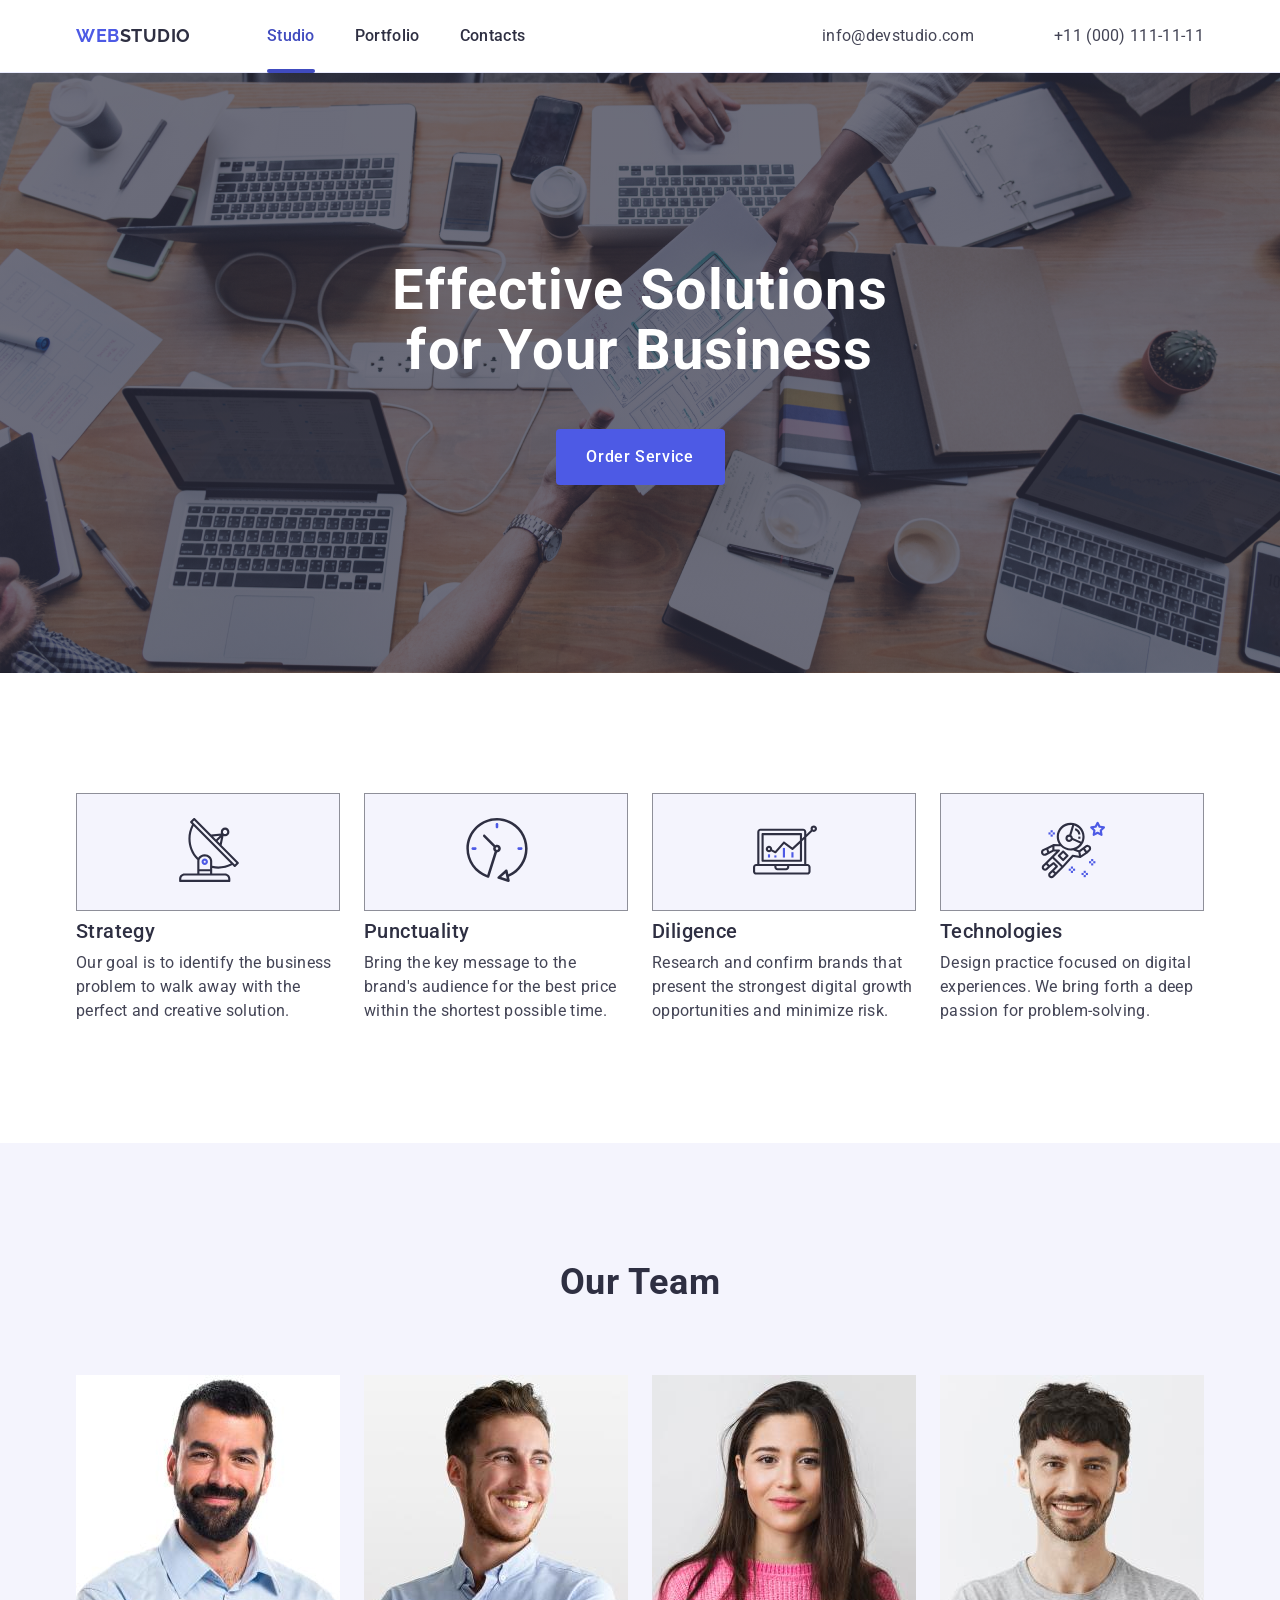
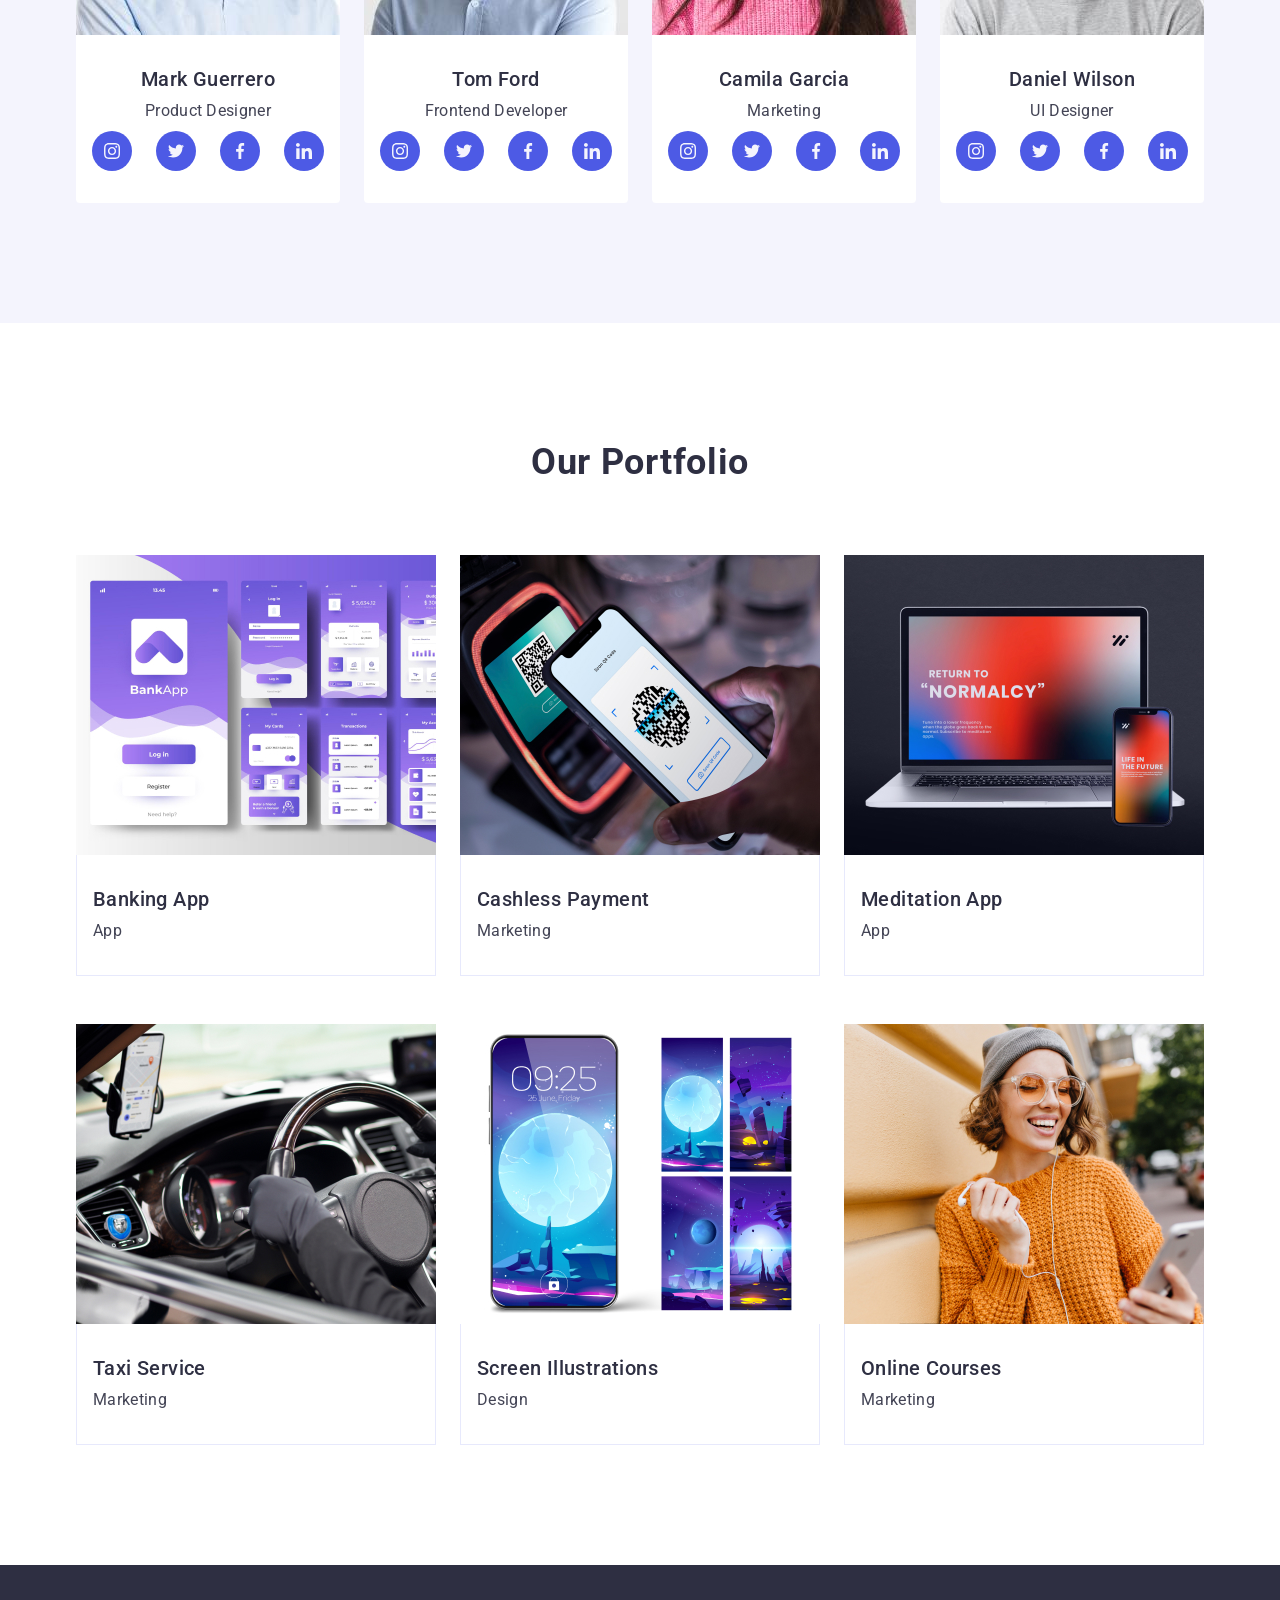
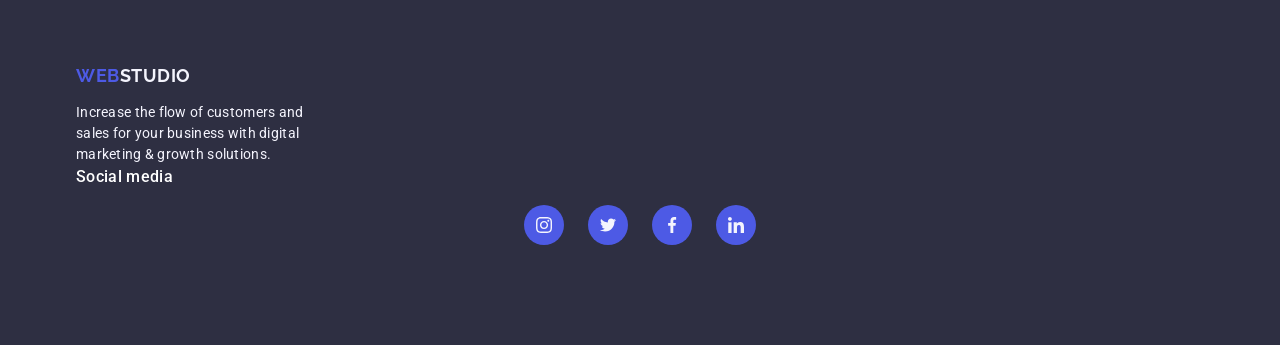
==== commit ce2e2a5d: "16112129" ====
--- a/index.html
+++ b/index.html
@@ -483,7 +483,8 @@
     <!--footer menu-->
 
     <footer class="footer">
-      <div class="container footer-block">
+      <div class="container">
+      <div class="footer-block">
         <a class="logo footer-logo" href="#"
           >Web<span class="logo-text">Studio</span></a
         >
@@ -491,7 +492,65 @@
           Increase the flow of customers and sales for your business with
           digital marketing & growth solutions.
         </p>
+        <div class="footer-social">
+        <h3 class="media">Social media</h3>
+        <ul class="card-content footer-content">
+          <li class="sosial">
+            <a
+            class="socials-link"
+            href="https://instagram.com"
+            target="_blank"
+            rel="noopener noreferrer"
+            aria-label="Link to Instagram"
+          >
+           <svg class="sosial-icon" width="16" height="16">
+            <use href="./images/icons.svg#icon-instagram-2"></use>
+          </svg>
+          </a>
+          </li>
+          <li class="sosial">
+            <a
+            class="socials-link"
+            href="https://twitter.com"
+            target="_blank"
+            rel="noopener noreferrer"
+            aria-label="Link to Twitter"
+          >
+          <svg class="sosial-icon" width="16" height="16">
+            <use href="./images/icons.svg#icon-twitter-1"></use>
+          </svg>
+          </a>
+          </li>
+          <li class="sosial">
+            <a
+            class="socials-link"
+            href="https://facebook.com"
+            target="_blank"
+            rel="noopener noreferrer"
+            aria-label="Link to Facebok"
+          >
+          <svg class="sosial-icon" width="16" height="16">
+            <use href="./images/icons.svg#icon-facebook-1"></use>
+          </svg>
+          </a>
+          </li>
+          <li class="sosial">
+            <a
+            class="socials-link"
+            href="https://inkedin.com"
+            target="_blank"
+            rel="noopener noreferrer"
+            aria-label="Link to Linkedin"
+          >
+          <svg class="sosial-icon" width="16" height="16">
+            <use href="./images/icons.svg#icon-linkedin-1"></use>
+          </svg>
+          </a>
+        </li>                
+        </ul>
       </div>
+    </div>
+    </div>
     </footer>
   </body>
 </html>
--- a/css/styles.css
+++ b/css/styles.css
@@ -414,10 +414,6 @@
 }
 
 
-/* .sosial-icon {
-    
-    fill: currentColor;
-} */
 /* our portfolio */
 
 .portfolio-team {
@@ -475,6 +471,10 @@
 .footer {
     background-color: #2e2f42;
     padding: 100px 0;
+    display: flex;
+    text-align: left;
+    justify-content: left;
+
 }
 
 .footer-logo {
@@ -495,4 +495,24 @@
     color: #f4f4fd;
     letter-spacing: 0.02em;
     min-width: 264px;
+
+}
+.footer-social {
+    
+}
+
+.media {
+    font-family: "Roboto", sans-serif;
+    font-size: 16px;
+    line-height: 24px;
+    letter-spacing: 0.02em;
+    font-weight: 500;
+    color: #ffffff;
+    margin-bottom: 16px;
+    text-align: left;
+}
+
+.footer-content socials-link:hover,
+.footer-content socials-link:focus {
+    background-color: #31D0AA;
 }
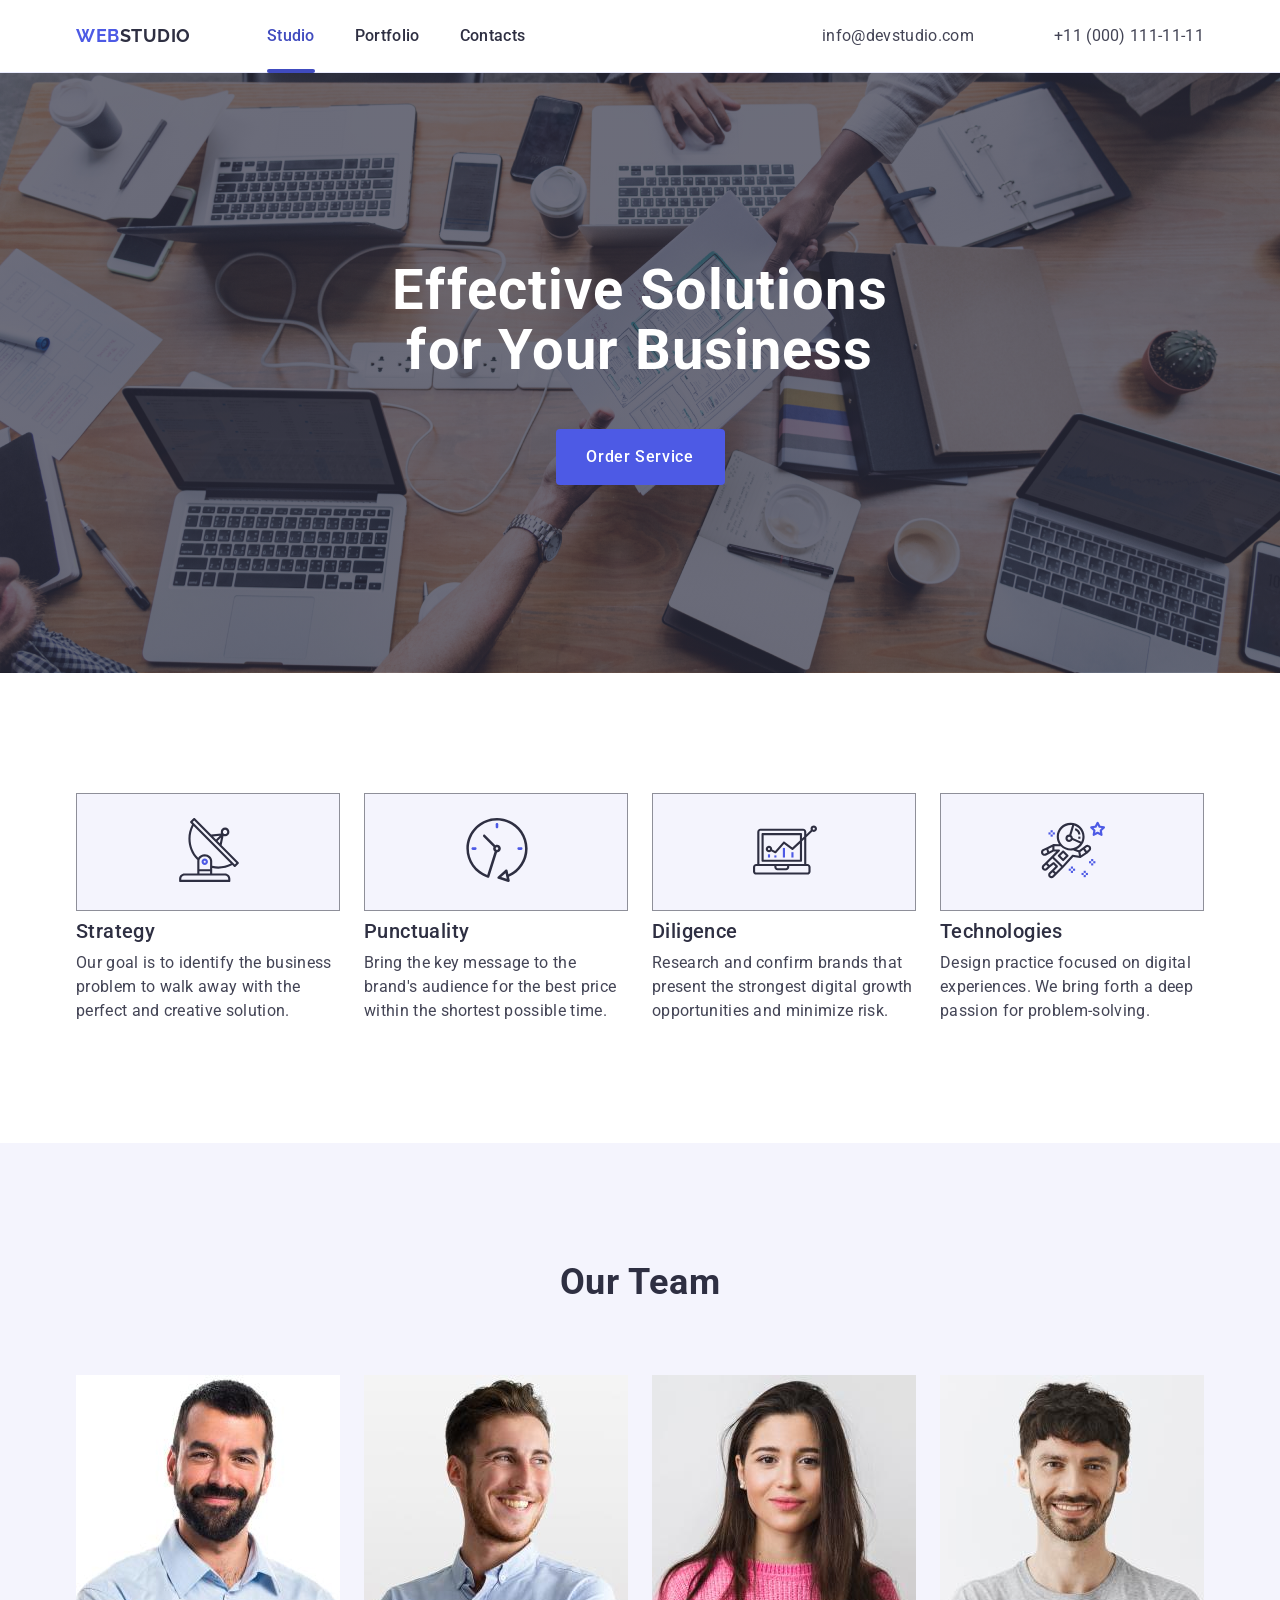
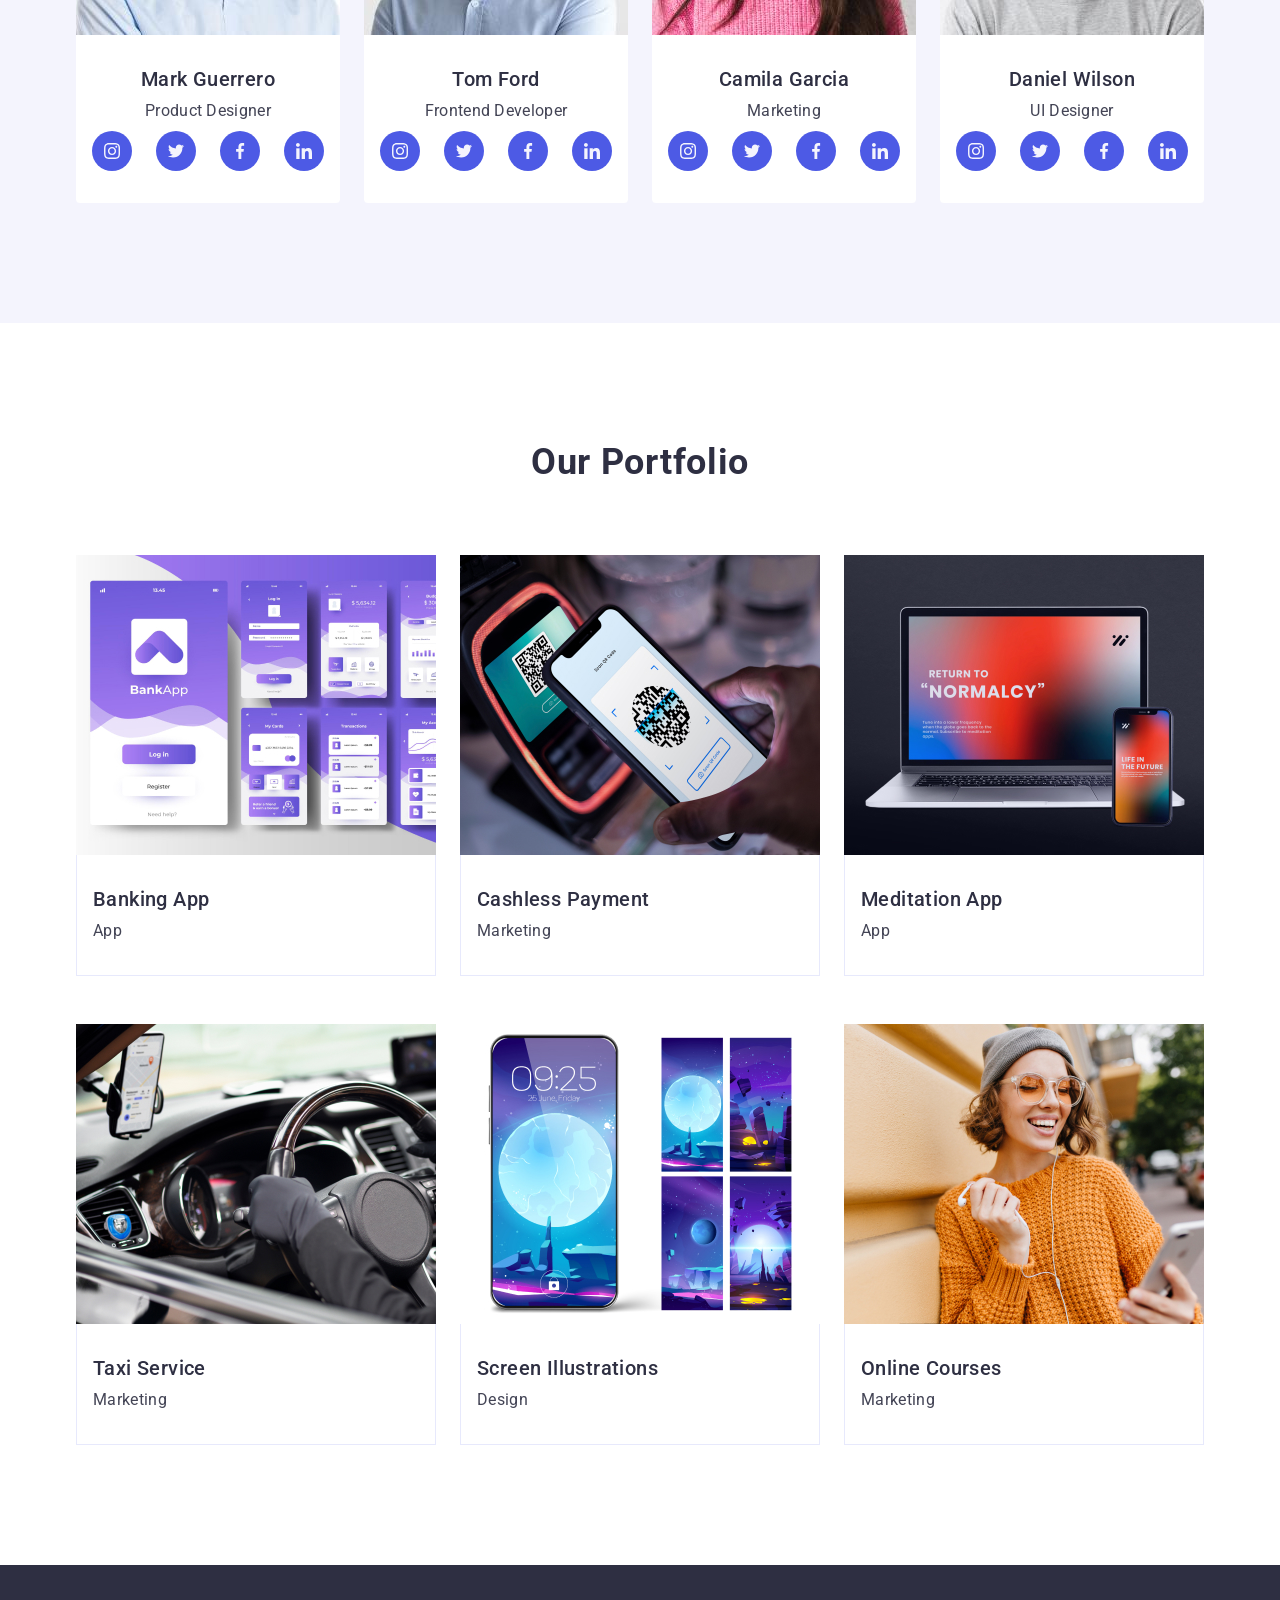
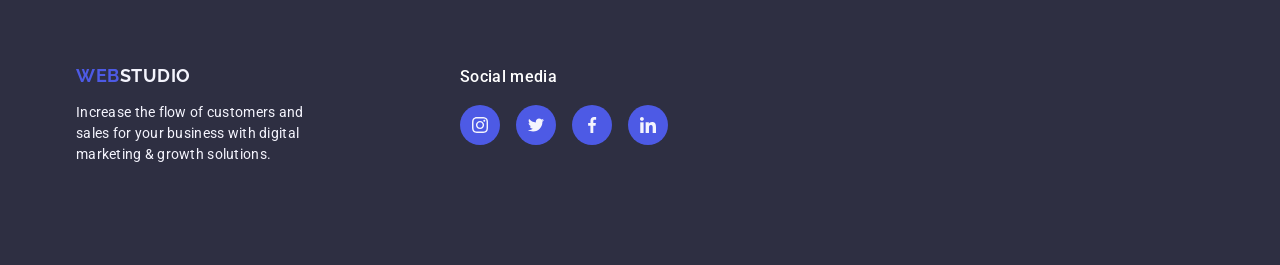
==== commit ef3b9f7e: "16112150" ====
--- a/index.html
+++ b/index.html
@@ -403,7 +403,7 @@
           <h2 class="portfolio">Our Portfolio</h2>
           <ul class="card-portfolio">
             <li class="our-portfolio">
-              <div>
+              <div class="">
                 <img
                   class="img-portfolio"
                   src="./images/BankingApp.jpg"
@@ -480,10 +480,11 @@
         </div>
       </section>
     </main>
+
     <!--footer menu-->
 
     <footer class="footer">
-      <div class="container">
+      <div class="container footer-inf">
       <div class="footer-block">
         <a class="logo footer-logo" href="#"
           >Web<span class="logo-text">Studio</span></a
@@ -492,7 +493,8 @@
           Increase the flow of customers and sales for your business with
           digital marketing & growth solutions.
         </p>
-        <div class="footer-social">
+      </div>
+      <div class="footer-social">
         <h3 class="media">Social media</h3>
         <ul class="card-content footer-content">
           <li class="sosial">
@@ -550,7 +552,6 @@
         </ul>
       </div>
     </div>
-    </div>
     </footer>
   </body>
 </html>
--- a/css/styles.css
+++ b/css/styles.css
@@ -389,13 +389,13 @@
 
 .sosial {
     display: flex;
-    background: #4D5AE5;
+
     border-radius: 50%;
-    transition: background 250ms cubic-bezier(0.4, 0, 0.2, 1);
-}
-
-.sosial:hover,
-.sosial:focus {
+    /* transition: background 250ms cubic-bezier(0.4, 0, 0.2, 1); */
+}
+
+.socials-link:hover,
+.socials-link:focus {
    background: #404BBF;
 
 }
@@ -409,8 +409,9 @@
     border-radius: 50%;
     /* transition: 300ms ease-in;
     transition-property: color, border-color; */
-    color: #ffffff;
-    margin: 12px;
+    background: #4D5AE5;
+    padding: 12px;
+    
 }
 
 
@@ -471,10 +472,11 @@
 .footer {
     background-color: #2e2f42;
     padding: 100px 0;
+}
+.footer-inf {
     display: flex;
     text-align: left;
     justify-content: left;
-
 }
 
 .footer-logo {
@@ -498,7 +500,9 @@
 
 }
 .footer-social {
-    
+    width: 100%;
+    margin-left: 120px;
+
 }
 
 .media {
@@ -512,7 +516,14 @@
     text-align: left;
 }
 
-.footer-content socials-link:hover,
-.footer-content socials-link:focus {
+.footer-social .card-content {
+    gap: 16px;
+    /* display: flex; */
+    justify-content: left;
+
+}
+
+.footer-content .socials-link:hover,
+.footer-content .socials-link:focus {
     background-color: #31D0AA;
 }
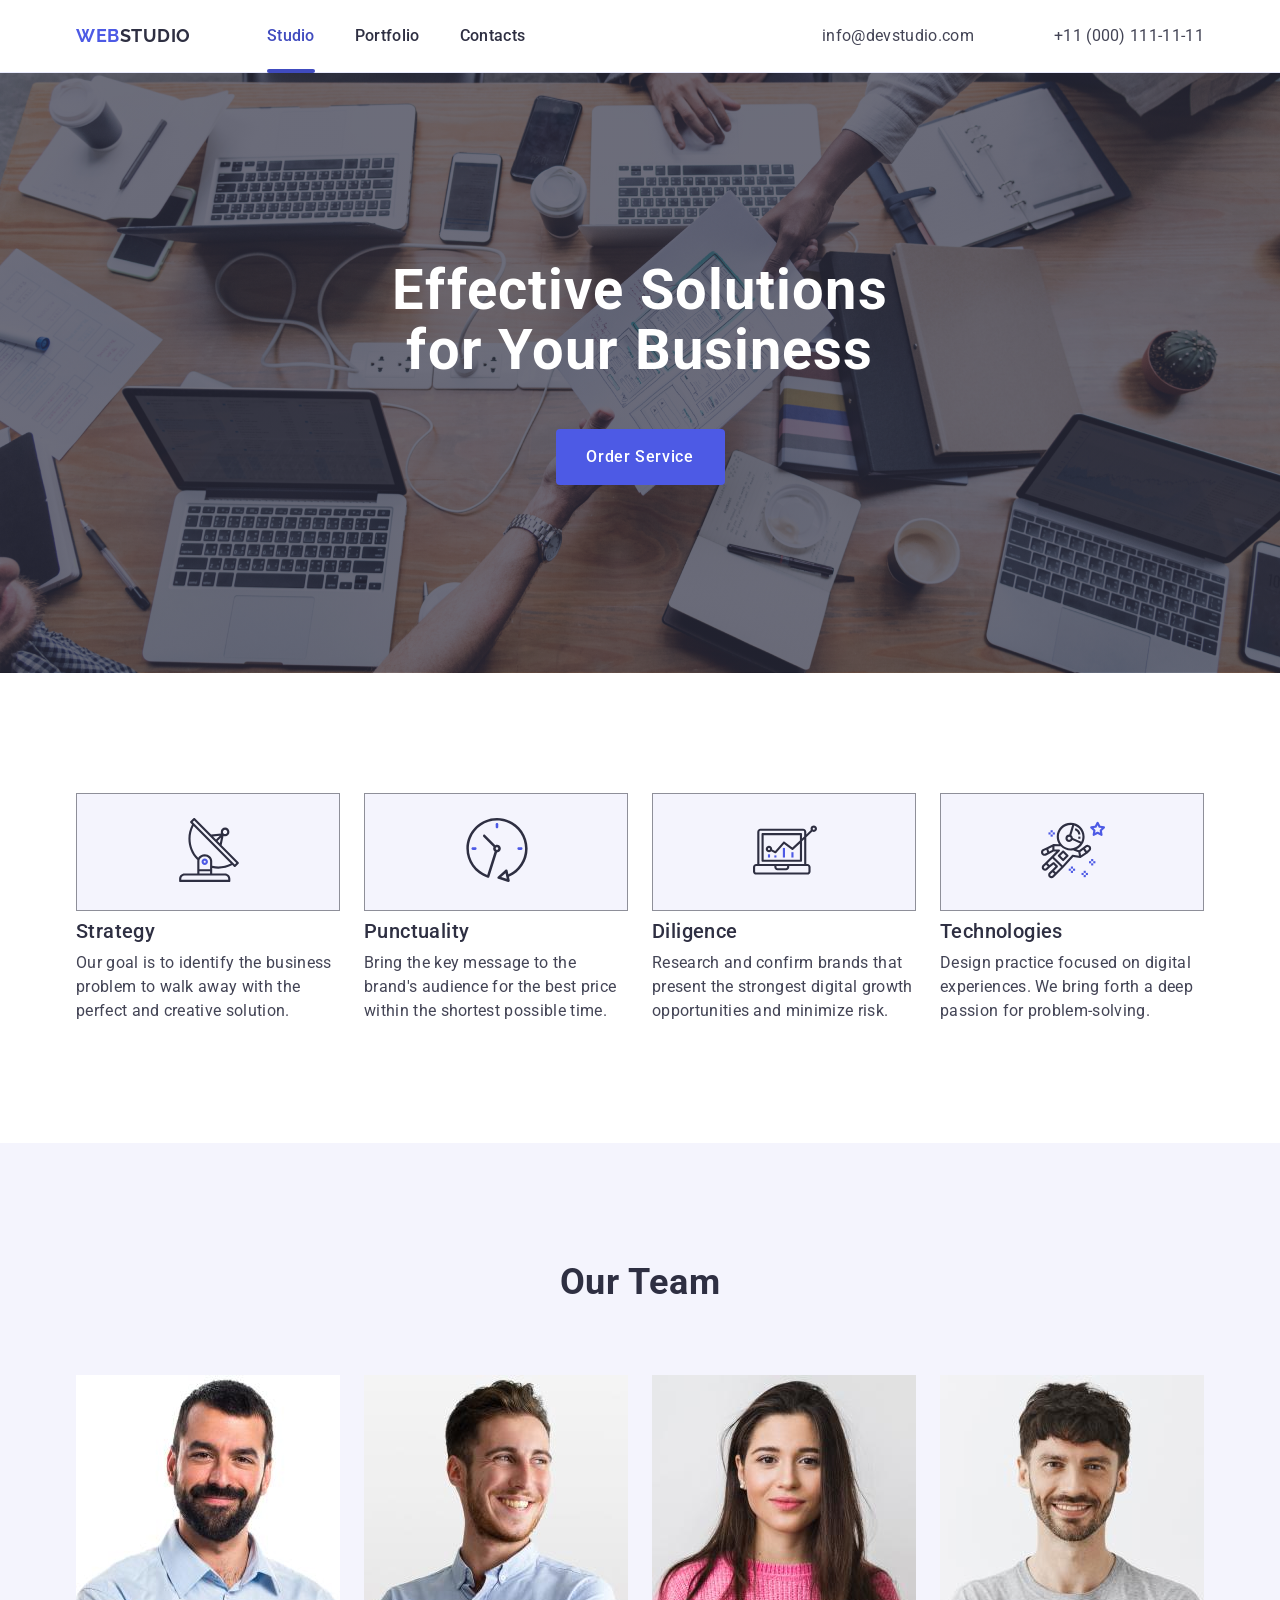
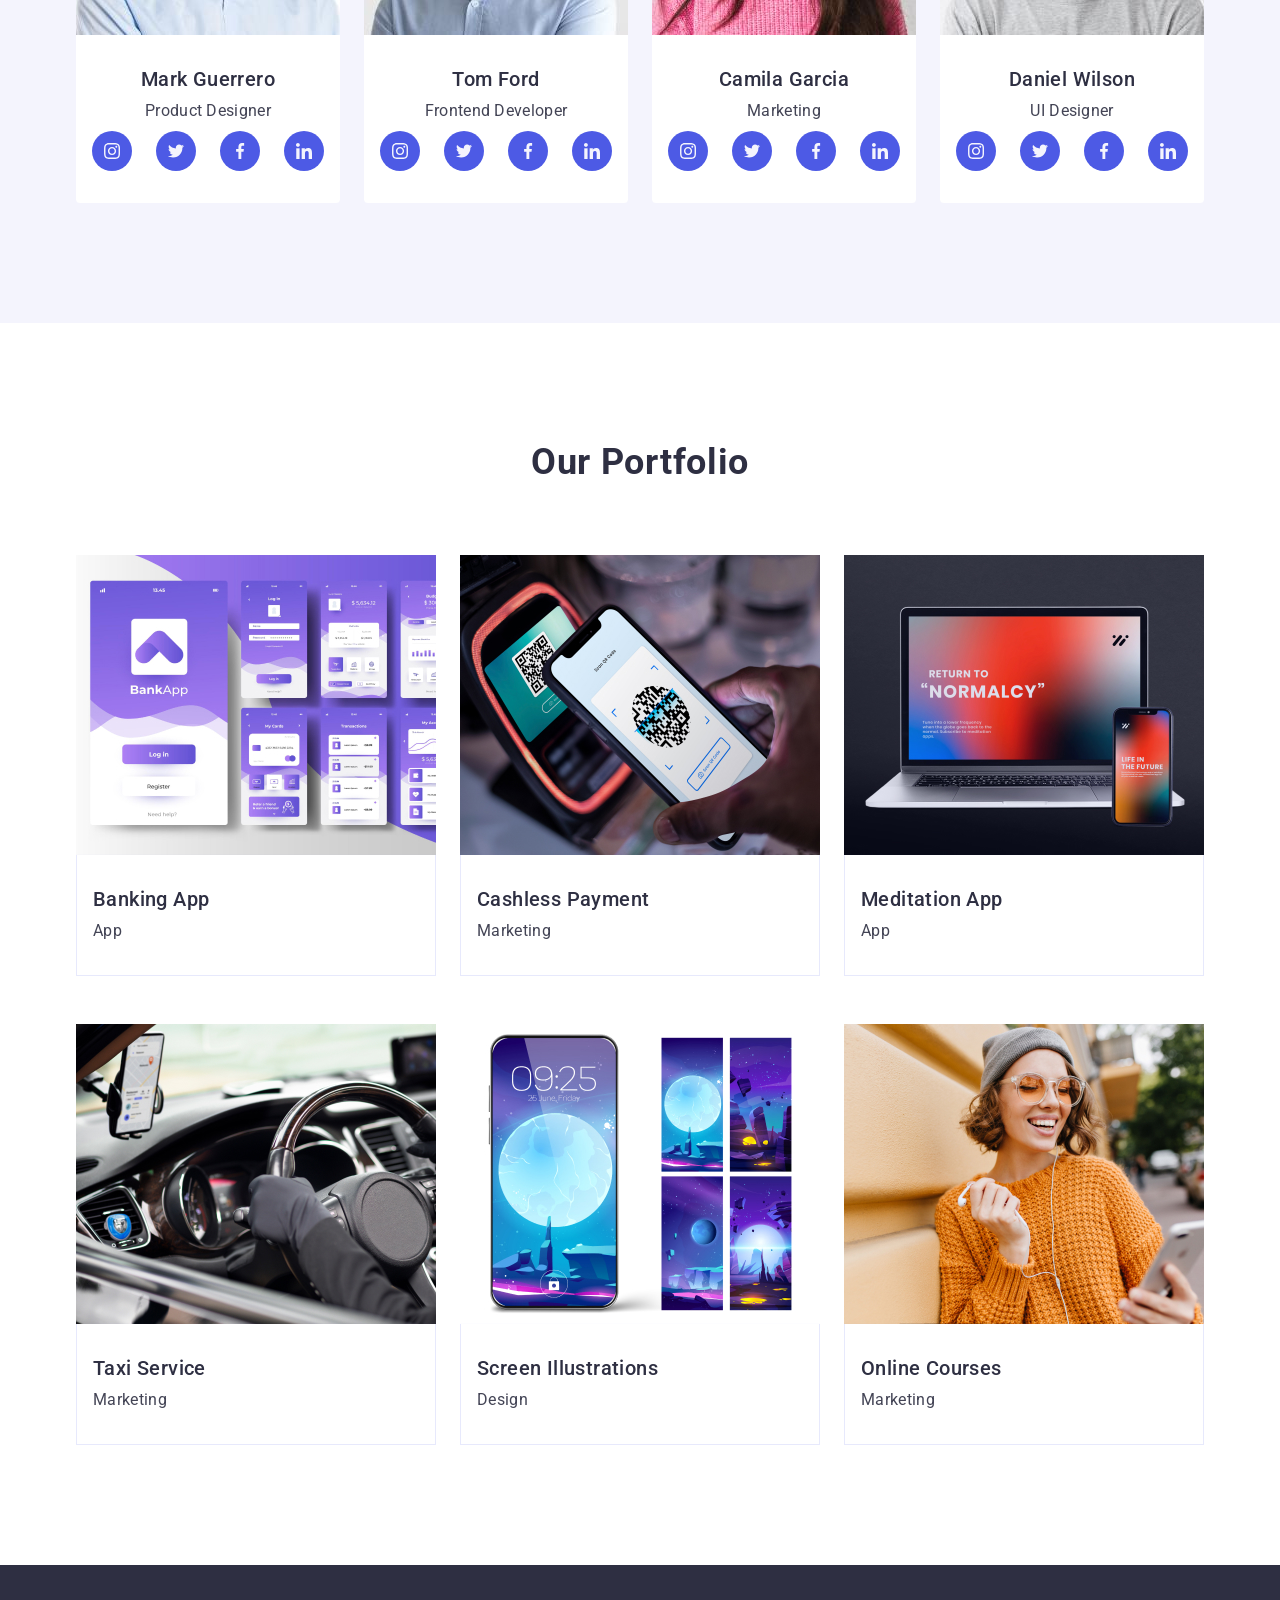
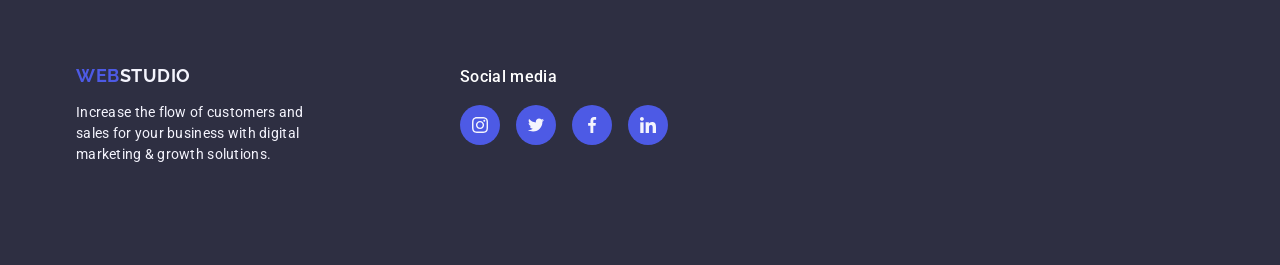
==== commit 80b99ee0: "16112224" ====
--- a/index.html
+++ b/index.html
@@ -403,13 +403,15 @@
           <h2 class="portfolio">Our Portfolio</h2>
           <ul class="card-portfolio">
             <li class="our-portfolio">
-              <div class="">
+              <div class="back-img">
                 <img
                   class="img-portfolio"
                   src="./images/BankingApp.jpg"
                   width="360"
                   alt="BankingApp"
                 />
+                <p class="overlay">14 Stylish and User-Friendly App Design Concepts · Task Manager App 
+                  · Calorie Tracker App · Exotic Fruit Ecommerce App · Cloud Storage App</p>
               </div>
               <div class="card-team">
                 <h3 class="portfolio-name">Banking App</h3>
@@ -417,60 +419,80 @@
               </div>
             </li>
             <li class="our-portfolio">
+              <div class="back-img">
               <img
                 class="img-portfolio"
                 src="./images/CashlessPayment.jpg"
                 width="360"
                 alt="Cashless Payment"
               />
+                <p class="overlay">14 Stylish and User-Friendly App Design Concepts · Task Manager App 
+                  · Calorie Tracker App · Exotic Fruit Ecommerce App · Cloud Storage App</p>            
+            </div>
               <div class="card-team">
                 <h3 class="portfolio-name">Cashless Payment</h3>
                 <p class="text-portfolio">Marketing</p>
               </div>
             </li>
             <li class="our-portfolio">
+              <div class="back-img">
               <img
                 class="img-portfolio"
                 src="./images/MeditationApp.jpg"
                 width="360"
                 alt="Meditation App"
               />
+                <p class="overlay">14 Stylish and User-Friendly App Design Concepts · Task Manager App 
+                  · Calorie Tracker App · Exotic Fruit Ecommerce App · Cloud Storage App</p>            
+            </div>
               <div class="card-team">
                 <h3 class="portfolio-name">Meditation App</h3>
                 <p class="text-portfolio">App</p>
               </div>
             </li>
             <li class="our-portfolio">
+              <div class="back-img">
               <img
                 class="img-portfolio"
                 src="./images/TaxiService.jpg"
                 width="360"
                 alt="Taxi Service"
               />
+                <p class="overlay">14 Stylish and User-Friendly App Design Concepts · Task Manager App 
+                  · Calorie Tracker App · Exotic Fruit Ecommerce App · Cloud Storage App</p>            
+            </div>
               <div class="card-team">
                 <h3 class="portfolio-name">Taxi Service</h3>
                 <p class="text-portfolio">Marketing</p>
               </div>
             </li>
             <li class="our-portfolio">
+              <div class="back-img">
               <img
                 class="img-portfolio"
                 src="./images/ScreenIllustrations.jpg"
                 width="360"
                 alt="Screen Illustrations"
               />
+                <p class="overlay">14 Stylish and User-Friendly App Design Concepts · Task Manager App 
+                  · Calorie Tracker App · Exotic Fruit Ecommerce App · Cloud Storage App</p>            
+            </div>
               <div class="card-team">
                 <h3 class="portfolio-name">Screen Illustrations</h3>
                 <p class="text-portfolio">Design</p>
               </div>
             </li>
             <li class="our-portfolio">
+              <div class="back-img">
               <img
                 class="img-portfolio"
                 src="./images/OnlineCourses.jpg"
                 width="360"
                 alt="Online Courses"
               />
+                <p class="overlay">14 Stylish and User-Friendly App Design Concepts · Task Manager App 
+                  · Calorie Tracker App · Exotic Fruit Ecommerce App · Cloud Storage App</p>
+            </div>
               <div class="card-team">
                 <h3 class="portfolio-name">Online Courses</h3>
                 <p class="text-portfolio">Marketing</p>
--- a/css/styles.css
+++ b/css/styles.css
@@ -85,8 +85,8 @@
 .header-page {
     border-bottom: 1px solid #e7e9fc;
     box-shadow: 0px 1px 6px 0px #2E2F4214;
-    0px 1px 1px 0px #2E2F4229;
-    0px 2px 1px 0px #2E2F4214;
+    box-shadow: 0px 1px 1px 0px #2E2F4229;
+    box-shadow: 0px 2px 1px 0px #2E2F4214;
 }
 
 .nav-block {
@@ -467,6 +467,37 @@
 
 }
 
+.back-img {
+    position: relative;
+    overflow: hidden;
+}
+
+.overlay {
+    position: absolute;
+    top: 0;
+    left: 0;
+    transform: translateY(100%);
+
+    width: 100%;
+    height: 100%;
+    color: #F4F4FD;
+    background-color: #4D5AE5;
+    font-family: "Roboto", sans-serif;
+    line-height: 1.24;
+    font-weight: 400;
+    font-size: 16px;
+    letter-spacing: 0.02em;
+    padding: 32px 40px 32px ;
+
+    transition: 300ms, ease;
+    transition-property: transform, box-shadow;
+}
+
+.our-portfolio:hover .overlay {
+    transform:translateY(0);
+
+}
+
 /* --footer menu-- */
 
 .footer {
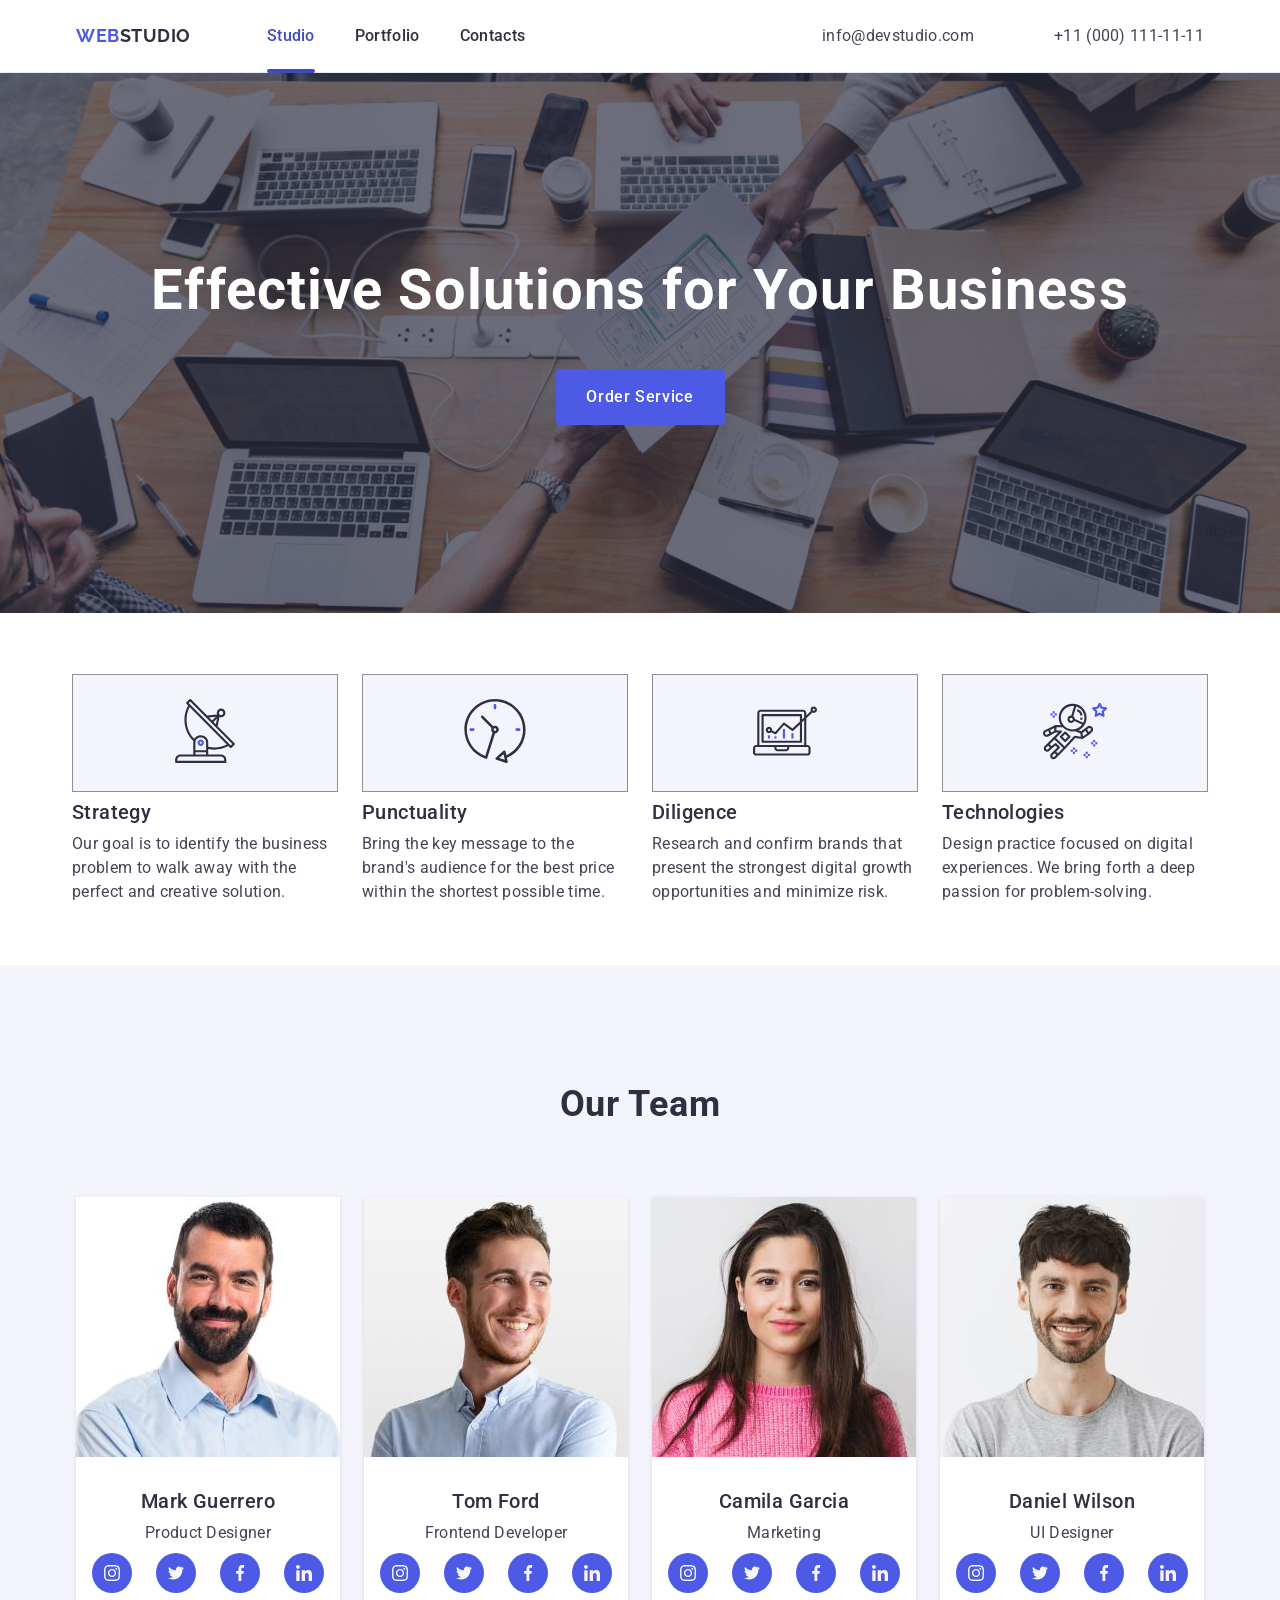
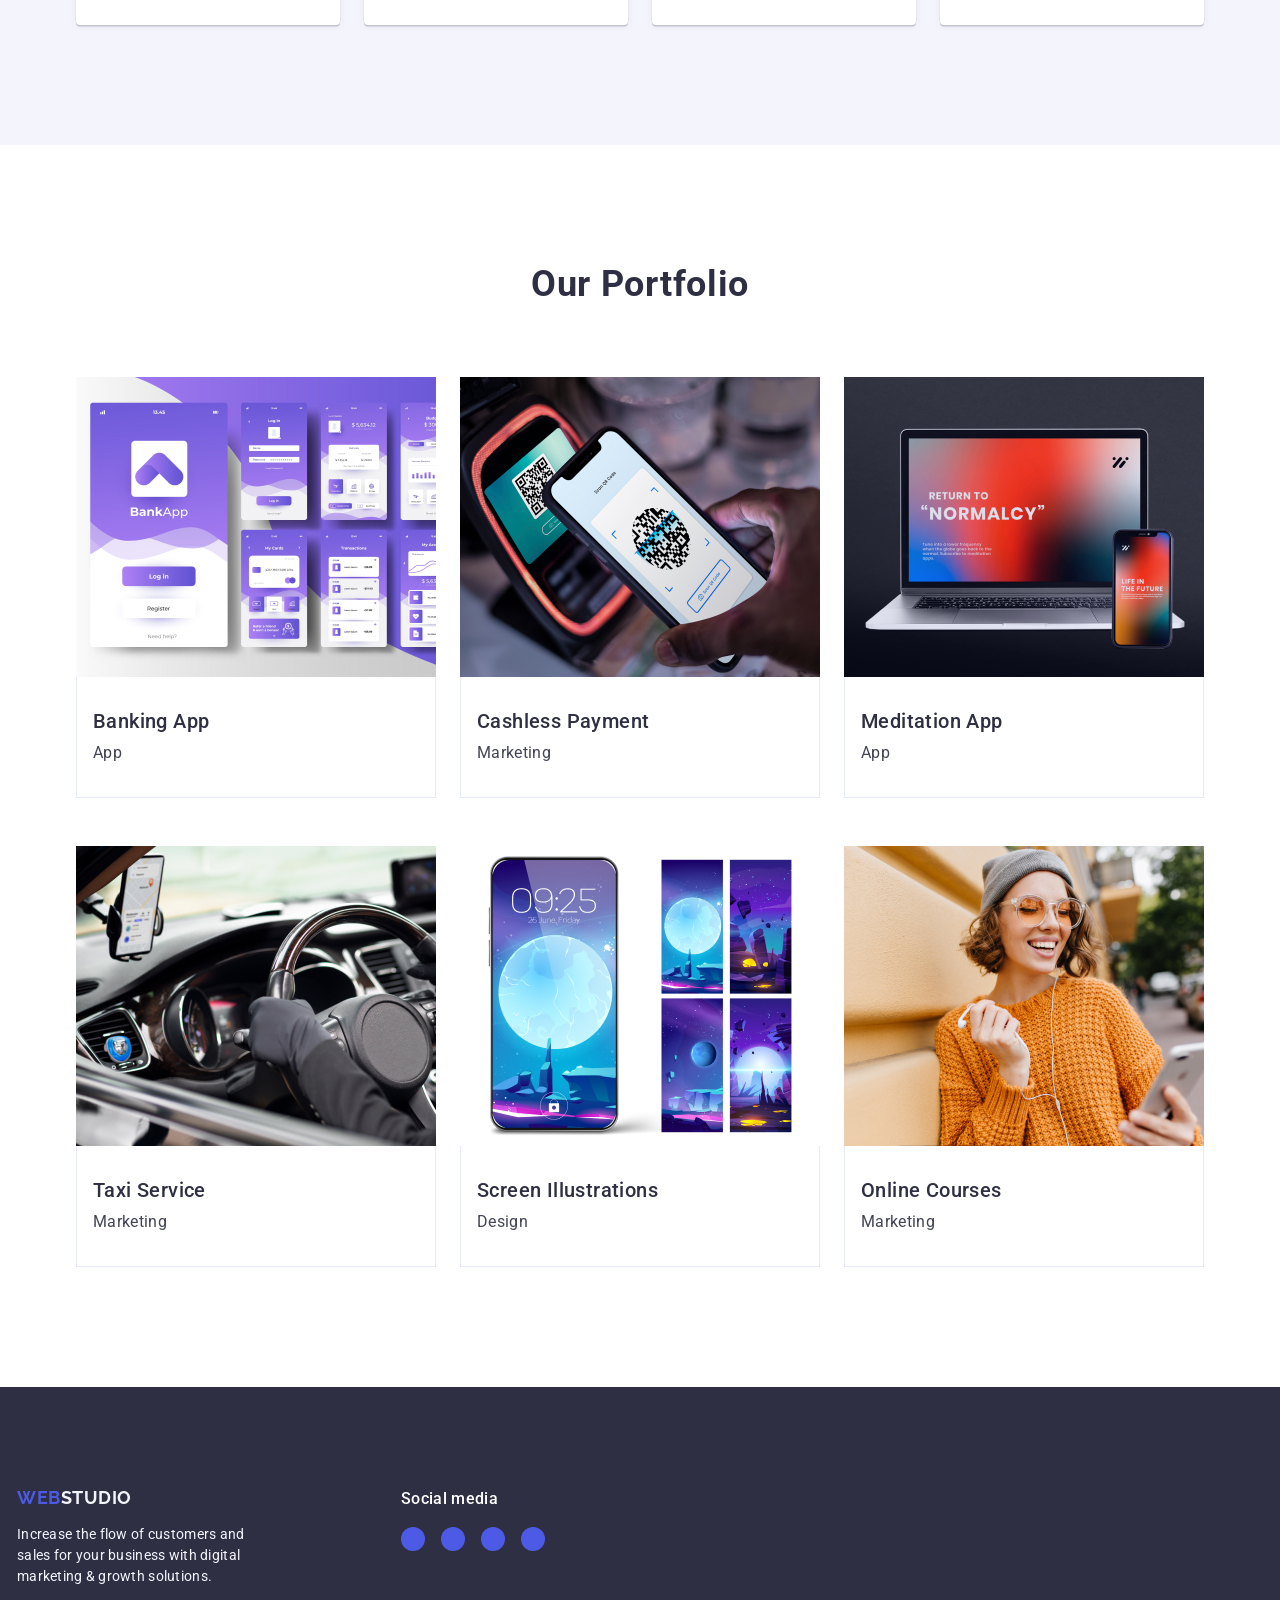
==== commit 415d1fb0: "1711 1604" ====
--- a/index.html
+++ b/index.html
@@ -98,7 +98,7 @@
                 <svg class="logo-icon" width="64" height="64">
                   <use href="./images/icons.svg#icon-diagram-1"></use>
                 </svg>
-              </div>              
+              </div>
               <h3 class="target-company">Diligence</h3>
               <p class="text">
                 Research and confirm brands that present the strongest digital
@@ -110,7 +110,7 @@
                 <svg class="logo-icon" width="64" height="64">
                   <use href="./images/icons.svg#icon-astronaut-1"></use>
                 </svg>
-              </div>              
+              </div>
               <h3 class="target-company">Technologies</h3>
               <p class="text">
                 Design practice focused on digital experiences. We bring forth a
@@ -139,56 +139,56 @@
                 <ul class="card-content">
                   <li class="sosial">
                     <a
-                    class="socials-link"
-                    href="https://instagram.com"
-                    target="_blank"
-                    rel="noopener noreferrer"
-                    aria-label="Link to Instagram"
-                  >
-                   <svg class="sosial-icon" width="16" height="16">
-                    <use href="./images/icons.svg#icon-instagram-2"></use>
-                  </svg>
-                  </a>
-                  </li>
-                  <li class="sosial">
-                    <a
-                    class="socials-link"
-                    href="https://twitter.com"
-                    target="_blank"
-                    rel="noopener noreferrer"
-                    aria-label="Link to Twitter"
-                  >
-                  <svg class="sosial-icon" width="16" height="16">
-                    <use href="./images/icons.svg#icon-twitter-1"></use>
-                  </svg>
-                  </a>
-                  </li>
-                  <li class="sosial">
-                    <a
-                    class="socials-link"
-                    href="https://facebook.com"
-                    target="_blank"
-                    rel="noopener noreferrer"
-                    aria-label="Link to Facebok"
-                  >
-                  <svg class="sosial-icon" width="16" height="16">
-                    <use href="./images/icons.svg#icon-facebook-1"></use>
-                  </svg>
-                  </a>
-                  </li>
-                  <li class="sosial">
-                    <a
-                    class="socials-link"
-                    href="https://inkedin.com"
-                    target="_blank"
-                    rel="noopener noreferrer"
-                    aria-label="Link to Linkedin"
-                  >
-                  <svg class="sosial-icon" width="16" height="16">
-                    <use href="./images/icons.svg#icon-linkedin-1"></use>
-                  </svg>
-                  </a>
-                </li>                
+                      class="socials-link"
+                      href="https://instagram.com"
+                      target="_blank"
+                      rel="noopener noreferrer"
+                      aria-label="Link to Instagram"
+                    >
+                      <svg class="sosial-icon" width="16" height="16">
+                        <use href="./images/icons.svg#icon-instagram-2"></use>
+                      </svg>
+                    </a>
+                  </li>
+                  <li class="sosial">
+                    <a
+                      class="socials-link"
+                      href="https://twitter.com"
+                      target="_blank"
+                      rel="noopener noreferrer"
+                      aria-label="Link to Twitter"
+                    >
+                      <svg class="sosial-icon" width="16" height="16">
+                        <use href="./images/icons.svg#icon-twitter-1"></use>
+                      </svg>
+                    </a>
+                  </li>
+                  <li class="sosial">
+                    <a
+                      class="socials-link"
+                      href="https://facebook.com"
+                      target="_blank"
+                      rel="noopener noreferrer"
+                      aria-label="Link to Facebok"
+                    >
+                      <svg class="sosial-icon" width="16" height="16">
+                        <use href="./images/icons.svg#icon-facebook-1"></use>
+                      </svg>
+                    </a>
+                  </li>
+                  <li class="sosial">
+                    <a
+                      class="socials-link"
+                      href="https://inkedin.com"
+                      target="_blank"
+                      rel="noopener noreferrer"
+                      aria-label="Link to Linkedin"
+                    >
+                      <svg class="sosial-icon" width="16" height="16">
+                        <use href="./images/icons.svg#icon-linkedin-1"></use>
+                      </svg>
+                    </a>
+                  </li>
                 </ul>
               </div>
             </li>
@@ -203,61 +203,60 @@
               <div class="text-team">
                 <h3 class="representative">Tom Ford</h3>
                 <p class="text-card">Frontend Developer</p>
-                <div>
-                  <ul class="card-content">
-                    <li class="sosial">
-                      <a
+                <ul class="card-content">
+                  <li class="sosial">
+                    <a
                       class="socials-link"
                       href="https://instagram.com"
                       target="_blank"
                       rel="noopener noreferrer"
                       aria-label="Link to Instagram"
                     >
-                     <svg class="sosial-icon" width="16" height="16">
-                      <use href="./images/icons.svg#icon-instagram-2"></use>
-                    </svg>
-                    </a>
-                    </li>
-                    <li class="sosial">
-                      <a
+                      <svg class="sosial-icon" width="16" height="16">
+                        <use href="./images/icons.svg#icon-instagram-2"></use>
+                      </svg>
+                    </a>
+                  </li>
+                  <li class="sosial">
+                    <a
                       class="socials-link"
                       href="https://twitter.com"
                       target="_blank"
                       rel="noopener noreferrer"
                       aria-label="Link to Twitter"
                     >
-                    <svg class="sosial-icon" width="16" height="16">
-                      <use href="./images/icons.svg#icon-twitter-1"></use>
-                    </svg>
-                    </a>
-                    </li>
-                    <li class="sosial">
-                      <a
+                      <svg class="sosial-icon" width="16" height="16">
+                        <use href="./images/icons.svg#icon-twitter-1"></use>
+                      </svg>
+                    </a>
+                  </li>
+                  <li class="sosial">
+                    <a
                       class="socials-link"
                       href="https://facebook.com"
                       target="_blank"
                       rel="noopener noreferrer"
                       aria-label="Link to Facebok"
                     >
-                    <svg class="sosial-icon" width="16" height="16">
-                      <use href="./images/icons.svg#icon-facebook-1"></use>
-                    </svg>
-                    </a>
-                    </li>
-                    <li class="sosial">
-                      <a
+                      <svg class="sosial-icon" width="16" height="16">
+                        <use href="./images/icons.svg#icon-facebook-1"></use>
+                      </svg>
+                    </a>
+                  </li>
+                  <li class="sosial">
+                    <a
                       class="socials-link"
                       href="https://inkedin.com"
                       target="_blank"
                       rel="noopener noreferrer"
                       aria-label="Link to Linkedin"
                     >
-                    <svg class="sosial-icon" width="16" height="16">
-                      <use href="./images/icons.svg#icon-linkedin-1"></use>
-                    </svg>
-                    </a>
-                  </li>                
-                  </ul>
+                      <svg class="sosial-icon" width="16" height="16">
+                        <use href="./images/icons.svg#icon-linkedin-1"></use>
+                      </svg>
+                    </a>
+                  </li>
+                </ul>
               </div>
             </li>
             <li class="our-team">
@@ -274,56 +273,56 @@
                 <ul class="card-content">
                   <li class="sosial">
                     <a
-                    class="socials-link"
-                    href="https://instagram.com"
-                    target="_blank"
-                    rel="noopener noreferrer"
-                    aria-label="Link to Instagram"
-                  >
-                   <svg class="sosial-icon" width="16" height="16">
-                    <use href="./images/icons.svg#icon-instagram-2"></use>
-                  </svg>
-                  </a>
-                  </li>
-                  <li class="sosial">
-                    <a
-                    class="socials-link"
-                    href="https://twitter.com"
-                    target="_blank"
-                    rel="noopener noreferrer"
-                    aria-label="Link to Twitter"
-                  >
-                  <svg class="sosial-icon" width="16" height="16">
-                    <use href="./images/icons.svg#icon-twitter-1"></use>
-                  </svg>
-                  </a>
-                  </li>
-                  <li class="sosial">
-                    <a
-                    class="socials-link"
-                    href="https://facebook.com"
-                    target="_blank"
-                    rel="noopener noreferrer"
-                    aria-label="Link to Facebok"
-                  >
-                  <svg class="sosial-icon" width="16" height="16">
-                    <use href="./images/icons.svg#icon-facebook-1"></use>
-                  </svg>
-                  </a>
-                  </li>
-                  <li class="sosial">
-                    <a
-                    class="socials-link"
-                    href="https://inkedin.com"
-                    target="_blank"
-                    rel="noopener noreferrer"
-                    aria-label="Link to Linkedin"
-                  >
-                  <svg class="sosial-icon" width="16" height="16">
-                    <use href="./images/icons.svg#icon-linkedin-1"></use>
-                  </svg>
-                  </a>
-                </li>                
+                      class="socials-link"
+                      href="https://instagram.com"
+                      target="_blank"
+                      rel="noopener noreferrer"
+                      aria-label="Link to Instagram"
+                    >
+                      <svg class="sosial-icon" width="16" height="16">
+                        <use href="./images/icons.svg#icon-instagram-2"></use>
+                      </svg>
+                    </a>
+                  </li>
+                  <li class="sosial">
+                    <a
+                      class="socials-link"
+                      href="https://twitter.com"
+                      target="_blank"
+                      rel="noopener noreferrer"
+                      aria-label="Link to Twitter"
+                    >
+                      <svg class="sosial-icon" width="16" height="16">
+                        <use href="./images/icons.svg#icon-twitter-1"></use>
+                      </svg>
+                    </a>
+                  </li>
+                  <li class="sosial">
+                    <a
+                      class="socials-link"
+                      href="https://facebook.com"
+                      target="_blank"
+                      rel="noopener noreferrer"
+                      aria-label="Link to Facebok"
+                    >
+                      <svg class="sosial-icon" width="16" height="16">
+                        <use href="./images/icons.svg#icon-facebook-1"></use>
+                      </svg>
+                    </a>
+                  </li>
+                  <li class="sosial">
+                    <a
+                      class="socials-link"
+                      href="https://inkedin.com"
+                      target="_blank"
+                      rel="noopener noreferrer"
+                      aria-label="Link to Linkedin"
+                    >
+                      <svg class="sosial-icon" width="16" height="16">
+                        <use href="./images/icons.svg#icon-linkedin-1"></use>
+                      </svg>
+                    </a>
+                  </li>
                 </ul>
               </div>
             </li>
@@ -341,56 +340,56 @@
                 <ul class="card-content">
                   <li class="sosial">
                     <a
-                    class="socials-link"
-                    href="https://instagram.com"
-                    target="_blank"
-                    rel="noopener noreferrer"
-                    aria-label="Link to Instagram"
-                  >
-                   <svg class="sosial-icon" width="16" height="16">
-                    <use href="./images/icons.svg#icon-instagram-2"></use>
-                  </svg>
-                  </a>
-                  </li>
-                  <li class="sosial">
-                    <a
-                    class="socials-link"
-                    href="https://twitter.com"
-                    target="_blank"
-                    rel="noopener noreferrer"
-                    aria-label="Link to Twitter"
-                  >
-                  <svg class="sosial-icon" width="16" height="16">
-                    <use href="./images/icons.svg#icon-twitter-1"></use>
-                  </svg>
-                  </a>
-                  </li>
-                  <li class="sosial">
-                    <a
-                    class="socials-link"
-                    href="https://facebook.com"
-                    target="_blank"
-                    rel="noopener noreferrer"
-                    aria-label="Link to Facebok"
-                  >
-                  <svg class="sosial-icon" width="16" height="16">
-                    <use href="./images/icons.svg#icon-facebook-1"></use>
-                  </svg>
-                  </a>
-                  </li>
-                  <li class="sosial">
-                    <a
-                    class="socials-link"
-                    href="https://inkedin.com"
-                    target="_blank"
-                    rel="noopener noreferrer"
-                    aria-label="Link to Linkedin"
-                  >
-                  <svg class="sosial-icon" width="16" height="16">
-                    <use href="./images/icons.svg#icon-linkedin-1"></use>
-                  </svg>
-                  </a>
-                </li>                
+                      class="socials-link"
+                      href="https://instagram.com"
+                      target="_blank"
+                      rel="noopener noreferrer"
+                      aria-label="Link to Instagram"
+                    >
+                      <svg class="sosial-icon" width="16" height="16">
+                        <use href="./images/icons.svg#icon-instagram-2"></use>
+                      </svg>
+                    </a>
+                  </li>
+                  <li class="sosial">
+                    <a
+                      class="socials-link"
+                      href="https://twitter.com"
+                      target="_blank"
+                      rel="noopener noreferrer"
+                      aria-label="Link to Twitter"
+                    >
+                      <svg class="sosial-icon" width="16" height="16">
+                        <use href="./images/icons.svg#icon-twitter-1"></use>
+                      </svg>
+                    </a>
+                  </li>
+                  <li class="sosial">
+                    <a
+                      class="socials-link"
+                      href="https://facebook.com"
+                      target="_blank"
+                      rel="noopener noreferrer"
+                      aria-label="Link to Facebok"
+                    >
+                      <svg class="sosial-icon" width="16" height="16">
+                        <use href="./images/icons.svg#icon-facebook-1"></use>
+                      </svg>
+                    </a>
+                  </li>
+                  <li class="sosial">
+                    <a
+                      class="socials-link"
+                      href="https://inkedin.com"
+                      target="_blank"
+                      rel="noopener noreferrer"
+                      aria-label="Link to Linkedin"
+                    >
+                      <svg class="sosial-icon" width="16" height="16">
+                        <use href="./images/icons.svg#icon-linkedin-1"></use>
+                      </svg>
+                    </a>
+                  </li>
                 </ul>
               </div>
             </li>
@@ -410,8 +409,11 @@
                   width="360"
                   alt="BankingApp"
                 />
-                <p class="overlay">14 Stylish and User-Friendly App Design Concepts · Task Manager App 
-                  · Calorie Tracker App · Exotic Fruit Ecommerce App · Cloud Storage App</p>
+                <p class="overlay">
+                  14 Stylish and User-Friendly App Design Concepts · Task
+                  Manager App · Calorie Tracker App · Exotic Fruit Ecommerce App
+                  · Cloud Storage App
+                </p>
               </div>
               <div class="card-team">
                 <h3 class="portfolio-name">Banking App</h3>
@@ -420,15 +422,18 @@
             </li>
             <li class="our-portfolio">
               <div class="back-img">
-              <img
-                class="img-portfolio"
-                src="./images/CashlessPayment.jpg"
-                width="360"
-                alt="Cashless Payment"
-              />
-                <p class="overlay">14 Stylish and User-Friendly App Design Concepts · Task Manager App 
-                  · Calorie Tracker App · Exotic Fruit Ecommerce App · Cloud Storage App</p>            
-            </div>
+                <img
+                  class="img-portfolio"
+                  src="./images/CashlessPayment.jpg"
+                  width="360"
+                  alt="Cashless Payment"
+                />
+                <p class="overlay">
+                  14 Stylish and User-Friendly App Design Concepts · Task
+                  Manager App · Calorie Tracker App · Exotic Fruit Ecommerce App
+                  · Cloud Storage App
+                </p>
+              </div>
               <div class="card-team">
                 <h3 class="portfolio-name">Cashless Payment</h3>
                 <p class="text-portfolio">Marketing</p>
@@ -436,15 +441,18 @@
             </li>
             <li class="our-portfolio">
               <div class="back-img">
-              <img
-                class="img-portfolio"
-                src="./images/MeditationApp.jpg"
-                width="360"
-                alt="Meditation App"
-              />
-                <p class="overlay">14 Stylish and User-Friendly App Design Concepts · Task Manager App 
-                  · Calorie Tracker App · Exotic Fruit Ecommerce App · Cloud Storage App</p>            
-            </div>
+                <img
+                  class="img-portfolio"
+                  src="./images/MeditationApp.jpg"
+                  width="360"
+                  alt="Meditation App"
+                />
+                <p class="overlay">
+                  14 Stylish and User-Friendly App Design Concepts · Task
+                  Manager App · Calorie Tracker App · Exotic Fruit Ecommerce App
+                  · Cloud Storage App
+                </p>
+              </div>
               <div class="card-team">
                 <h3 class="portfolio-name">Meditation App</h3>
                 <p class="text-portfolio">App</p>
@@ -452,15 +460,18 @@
             </li>
             <li class="our-portfolio">
               <div class="back-img">
-              <img
-                class="img-portfolio"
-                src="./images/TaxiService.jpg"
-                width="360"
-                alt="Taxi Service"
-              />
-                <p class="overlay">14 Stylish and User-Friendly App Design Concepts · Task Manager App 
-                  · Calorie Tracker App · Exotic Fruit Ecommerce App · Cloud Storage App</p>            
-            </div>
+                <img
+                  class="img-portfolio"
+                  src="./images/TaxiService.jpg"
+                  width="360"
+                  alt="Taxi Service"
+                />
+                <p class="overlay">
+                  14 Stylish and User-Friendly App Design Concepts · Task
+                  Manager App · Calorie Tracker App · Exotic Fruit Ecommerce App
+                  · Cloud Storage App
+                </p>
+              </div>
               <div class="card-team">
                 <h3 class="portfolio-name">Taxi Service</h3>
                 <p class="text-portfolio">Marketing</p>
@@ -468,15 +479,18 @@
             </li>
             <li class="our-portfolio">
               <div class="back-img">
-              <img
-                class="img-portfolio"
-                src="./images/ScreenIllustrations.jpg"
-                width="360"
-                alt="Screen Illustrations"
-              />
-                <p class="overlay">14 Stylish and User-Friendly App Design Concepts · Task Manager App 
-                  · Calorie Tracker App · Exotic Fruit Ecommerce App · Cloud Storage App</p>            
-            </div>
+                <img
+                  class="img-portfolio"
+                  src="./images/ScreenIllustrations.jpg"
+                  width="360"
+                  alt="Screen Illustrations"
+                />
+                <p class="overlay">
+                  14 Stylish and User-Friendly App Design Concepts · Task
+                  Manager App · Calorie Tracker App · Exotic Fruit Ecommerce App
+                  · Cloud Storage App
+                </p>
+              </div>
               <div class="card-team">
                 <h3 class="portfolio-name">Screen Illustrations</h3>
                 <p class="text-portfolio">Design</p>
@@ -484,15 +498,18 @@
             </li>
             <li class="our-portfolio">
               <div class="back-img">
-              <img
-                class="img-portfolio"
-                src="./images/OnlineCourses.jpg"
-                width="360"
-                alt="Online Courses"
-              />
-                <p class="overlay">14 Stylish and User-Friendly App Design Concepts · Task Manager App 
-                  · Calorie Tracker App · Exotic Fruit Ecommerce App · Cloud Storage App</p>
-            </div>
+                <img
+                  class="img-portfolio"
+                  src="./images/OnlineCourses.jpg"
+                  width="360"
+                  alt="Online Courses"
+                />
+                <p class="overlay">
+                  14 Stylish and User-Friendly App Design Concepts · Task
+                  Manager App · Calorie Tracker App · Exotic Fruit Ecommerce App
+                  · Cloud Storage App
+                </p>
+              </div>
               <div class="card-team">
                 <h3 class="portfolio-name">Online Courses</h3>
                 <p class="text-portfolio">Marketing</p>
@@ -507,73 +524,73 @@
 
     <footer class="footer">
       <div class="container footer-inf">
-      <div class="footer-block">
-        <a class="logo footer-logo" href="#"
-          >Web<span class="logo-text">Studio</span></a
-        >
-        <p class="text-footer">
-          Increase the flow of customers and sales for your business with
-          digital marketing & growth solutions.
-        </p>
+        <div class="footer-block">
+          <a class="logo footer-logo" href="#"
+            >Web<span class="logo-text">Studio</span></a
+          >
+          <p class="text-footer">
+            Increase the flow of customers and sales for your business with
+            digital marketing & growth solutions.
+          </p>
+        </div>
+        <div class="footer-social">
+          <p class="media">Social media</p>
+          <ul class="card-content footer-content">
+            <li class="sosial">
+              <a
+                class="socials-link"
+                href="https://instagram.com"
+                target="_blank"
+                rel="noopener noreferrer"
+                aria-label="Link to Instagram"
+              >
+                <svg class="sosial-icon" width="16" height="16">
+                  <use href="./images/icons.svg#icon-instagram-2"></use>
+                </svg>
+              </a>
+            </li>
+            <li class="sosial">
+              <a
+                class="socials-link"
+                href="https://twitter.com"
+                target="_blank"
+                rel="noopener noreferrer"
+                aria-label="Link to Twitter"
+              >
+                <svg class="sosial-icon" width="16" height="16">
+                  <use href="./images/icons.svg#icon-twitter-1"></use>
+                </svg>
+              </a>
+            </li>
+            <li class="sosial">
+              <a
+                class="socials-link"
+                href="https://facebook.com"
+                target="_blank"
+                rel="noopener noreferrer"
+                aria-label="Link to Facebok"
+              >
+                <svg class="sosial-icon" width="16" height="16">
+                  <use href="./images/icons.svg#icon-facebook-1"></use>
+                </svg>
+              </a>
+            </li>
+            <li class="sosial">
+              <a
+                class="socials-link"
+                href="https://inkedin.com"
+                target="_blank"
+                rel="noopener noreferrer"
+                aria-label="Link to Linkedin"
+              >
+                <svg class="sosial-icon" width="16" height="16">
+                  <use href="./images/icons.svg#icon-linkedin-1"></use>
+                </svg>
+              </a>
+            </li>
+          </ul>
+        </div>
       </div>
-      <div class="footer-social">
-        <h3 class="media">Social media</h3>
-        <ul class="card-content footer-content">
-          <li class="sosial">
-            <a
-            class="socials-link"
-            href="https://instagram.com"
-            target="_blank"
-            rel="noopener noreferrer"
-            aria-label="Link to Instagram"
-          >
-           <svg class="sosial-icon" width="16" height="16">
-            <use href="./images/icons.svg#icon-instagram-2"></use>
-          </svg>
-          </a>
-          </li>
-          <li class="sosial">
-            <a
-            class="socials-link"
-            href="https://twitter.com"
-            target="_blank"
-            rel="noopener noreferrer"
-            aria-label="Link to Twitter"
-          >
-          <svg class="sosial-icon" width="16" height="16">
-            <use href="./images/icons.svg#icon-twitter-1"></use>
-          </svg>
-          </a>
-          </li>
-          <li class="sosial">
-            <a
-            class="socials-link"
-            href="https://facebook.com"
-            target="_blank"
-            rel="noopener noreferrer"
-            aria-label="Link to Facebok"
-          >
-          <svg class="sosial-icon" width="16" height="16">
-            <use href="./images/icons.svg#icon-facebook-1"></use>
-          </svg>
-          </a>
-          </li>
-          <li class="sosial">
-            <a
-            class="socials-link"
-            href="https://inkedin.com"
-            target="_blank"
-            rel="noopener noreferrer"
-            aria-label="Link to Linkedin"
-          >
-          <svg class="sosial-icon" width="16" height="16">
-            <use href="./images/icons.svg#icon-linkedin-1"></use>
-          </svg>
-          </a>
-        </li>                
-        </ul>
-      </div>
-    </div>
     </footer>
   </body>
 </html>
--- a/css/styles.css
+++ b/css/styles.css
@@ -84,9 +84,9 @@
 
 .header-page {
     border-bottom: 1px solid #e7e9fc;
-    box-shadow: 0px 1px 6px 0px #2E2F4214;
-    box-shadow: 0px 1px 1px 0px #2E2F4229;
-    box-shadow: 0px 2px 1px 0px #2E2F4214;
+    box-shadow: 0px 2px 1px rgba(46, 47, 66, 0.08),
+        0px 1px 1px rgba(46, 47, 66, 0.16),
+        0px 1px 6px rgba(46, 47, 66, 0.08);
 }
 
 .nav-block {
@@ -256,7 +256,8 @@
     justify-content: center;
     margin: 0 auto;
     margin-bottom: 48px;
-}
+    max-width: 1440px;
+}   
 
 .btn-business {
     background-color: #4d5ae5;
@@ -274,6 +275,7 @@
     cursor: pointer;
     margin: 0 auto;
     border: none;
+    transition: background-color 250ms cubic-bezier(0.4, 0, 0.2, 1);
 }
 
 /* .btn-business:active, */
@@ -284,6 +286,14 @@
 
 /* company */
 
+.company-block {
+    display: flex;
+    align-items: center;
+    justify-content: center;
+    height: 112px;
+    border-radius: 4px;
+}
+
 .company {
     padding: 120px 0;
 }
@@ -369,10 +379,13 @@
     background-color: #ffffff;
     width: calc((100% - 72px) / 4);
     border-radius: 0px 0px 4px 4px;
+    box-shadow: 0px 1px 6px rgba(46, 47, 66, 0.08),
+        0px 1px 1px rgba(46, 47, 66, 0.16),
+        0px 2px 1px rgba(46, 47, 66, 0.08);
 }
 
 .text-team {
-    padding: 32px 8px;
+    padding: 32px 0px;
 }
 
 .representative {
@@ -398,6 +411,10 @@
 .socials-link:focus {
    background: #404BBF;
 
+}
+
+.sosial-icon {
+    fill: #f4f4fd;
 }
 
 .socials-link {
@@ -407,8 +424,8 @@
     width: 100%;
     height: 100%;
     border-radius: 50%;
-    /* transition: 300ms ease-in;
-    transition-property: color, border-color; */
+    transition: color 250ms cubic-bezier(0.4, 0, 0.2, 1);
+    transition-property: color, border-color; 
     background: #4D5AE5;
     padding: 12px;
     
@@ -440,7 +457,15 @@
 
 .our-portfolio {
     width: calc((100% - 48px) / 3);
-
+    transition: box-shadow 250ms cubic-bezier(0.4, 0, 0.2, 1);
+
+}
+
+.our-portfolio:hover,
+.our-portfolio:focus {
+    box-shadow: 0px 1px 6px rgba(46, 47, 66, 0.08),
+        0px 1px 1px rgba(46, 47, 66, 0.16),
+        0px 2px 1px rgba(46, 47, 66, 0.08);
 }
 
 .card-team {
@@ -483,19 +508,18 @@
     color: #F4F4FD;
     background-color: #4D5AE5;
     font-family: "Roboto", sans-serif;
-    line-height: 1.24;
+    line-height: 1.5;
     font-weight: 400;
     font-size: 16px;
     letter-spacing: 0.02em;
-    padding: 32px 40px 32px ;
-
-    transition: 300ms, ease;
+    padding: 40px 32px ;
+
+    transition: transform 250ms cubic-bezier(0.4, 0, 0.2, 1);
     transition-property: transform, box-shadow;
 }
 
 .our-portfolio:hover .overlay {
     transform:translateY(0);
-
 }
 
 /* --footer menu-- */
@@ -508,6 +532,9 @@
     display: flex;
     text-align: left;
     justify-content: left;
+    align-items: baseline;
+    margin-right: 120px;
+
 }
 
 .footer-logo {
@@ -539,7 +566,7 @@
 .media {
     font-family: "Roboto", sans-serif;
     font-size: 16px;
-    line-height: 24px;
+    line-height: 1.5;
     letter-spacing: 0.02em;
     font-weight: 500;
     color: #ffffff;
@@ -551,6 +578,13 @@
     gap: 16px;
     /* display: flex; */
     justify-content: left;
+}
+
+.footer-social .socials-link{
+    width: 24px;
+    height: 24px;
+    fill: #F4F4FD;
+    transform: background-color 250ms cubic-bezier(0.4, 0, 0.2, 1);;
 
 }
 
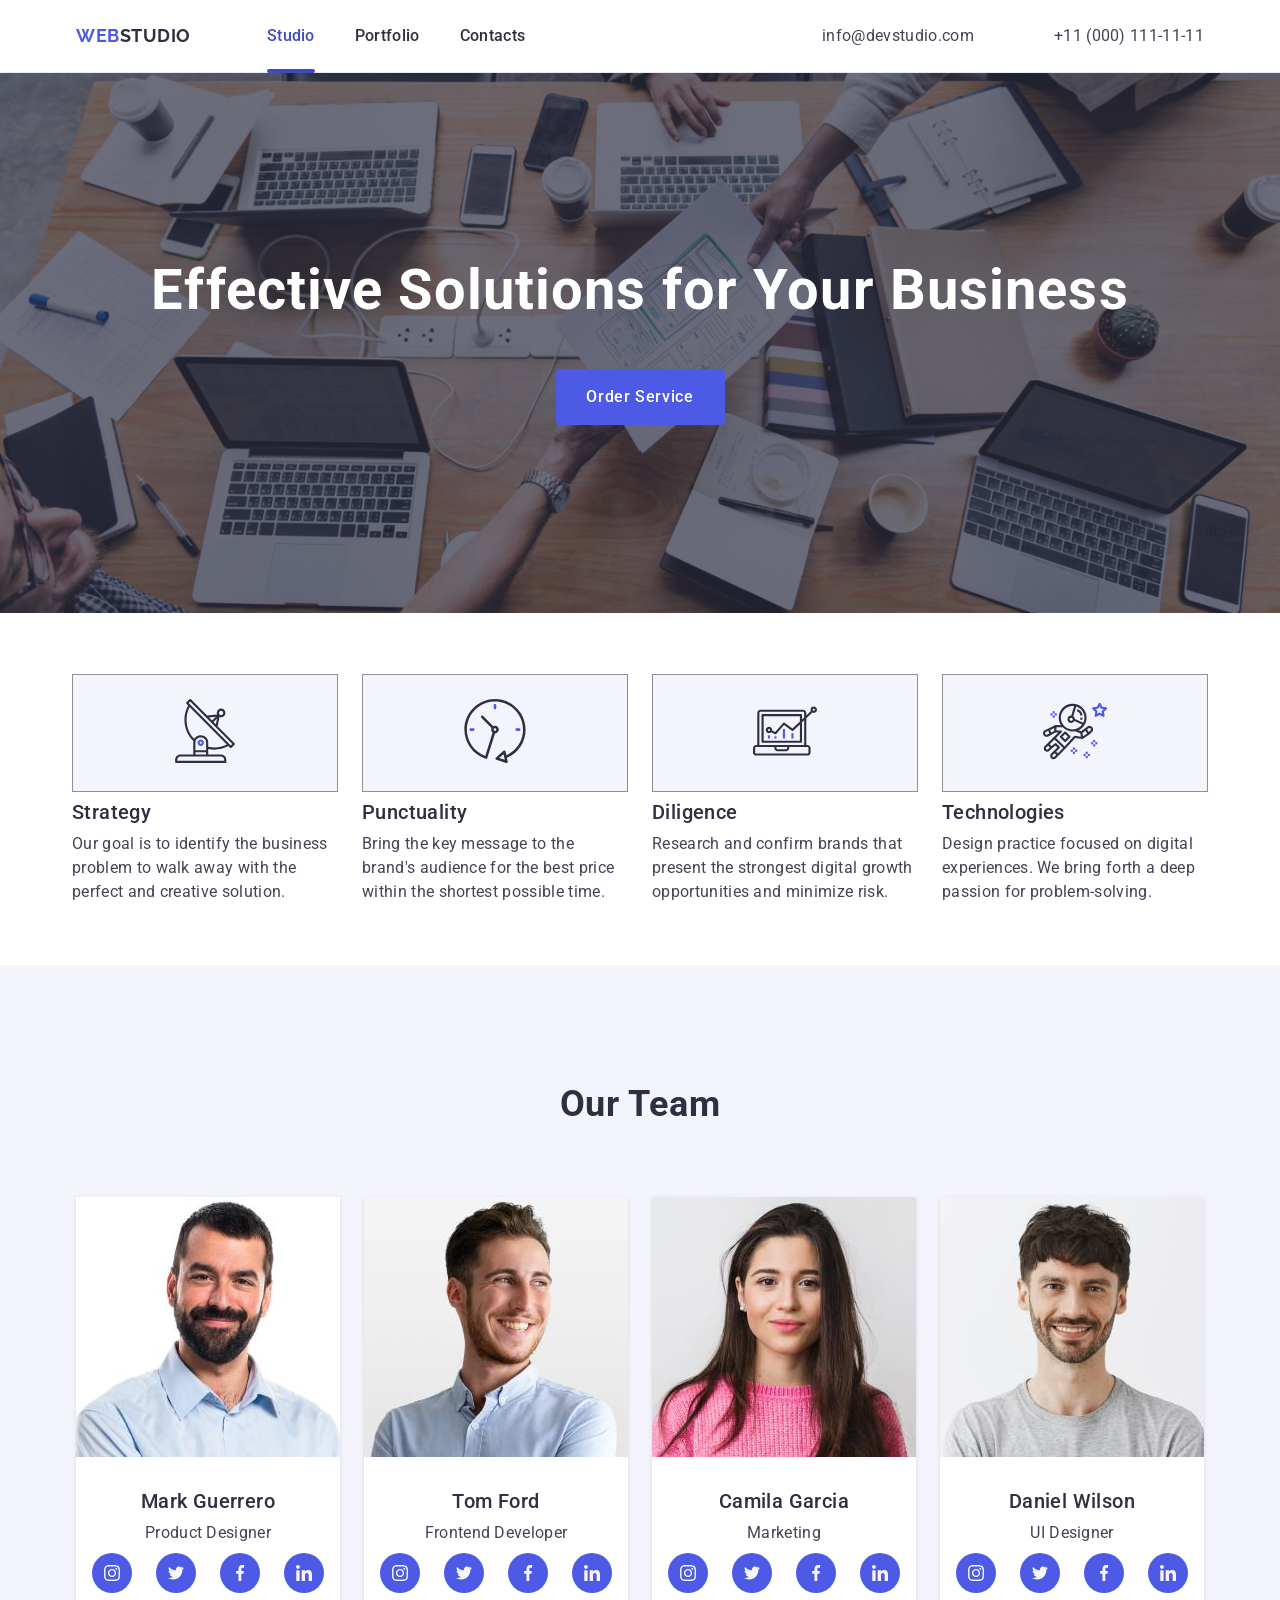
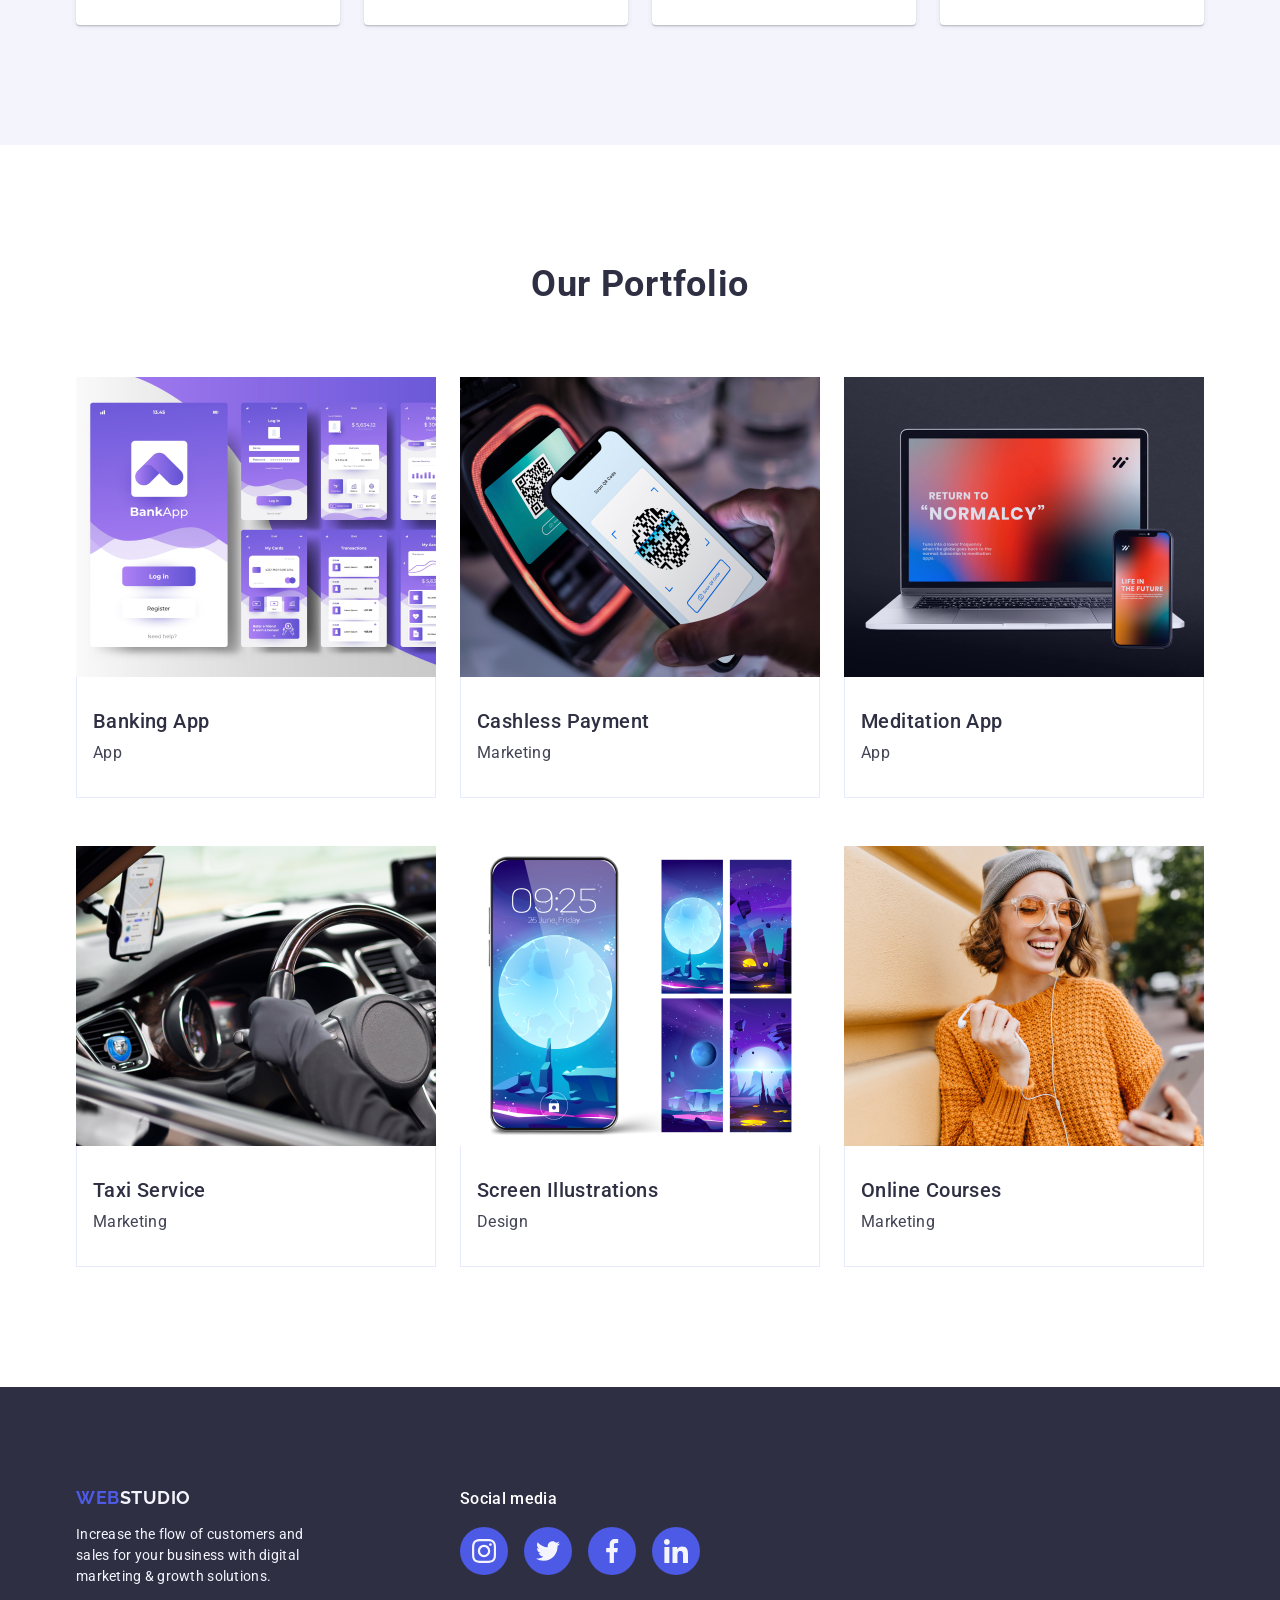
==== commit e78a9c38: "1711 1634" ====
--- a/index.html
+++ b/index.html
@@ -544,7 +544,7 @@
                 rel="noopener noreferrer"
                 aria-label="Link to Instagram"
               >
-                <svg class="sosial-icon" width="16" height="16">
+                <svg class="sosial-icon" width="24" height="24">
                   <use href="./images/icons.svg#icon-instagram-2"></use>
                 </svg>
               </a>
@@ -557,7 +557,7 @@
                 rel="noopener noreferrer"
                 aria-label="Link to Twitter"
               >
-                <svg class="sosial-icon" width="16" height="16">
+                <svg class="sosial-icon" width="24" height="24">
                   <use href="./images/icons.svg#icon-twitter-1"></use>
                 </svg>
               </a>
@@ -570,7 +570,7 @@
                 rel="noopener noreferrer"
                 aria-label="Link to Facebok"
               >
-                <svg class="sosial-icon" width="16" height="16">
+                <svg class="sosial-icon" width="24" height="24">
                   <use href="./images/icons.svg#icon-facebook-1"></use>
                 </svg>
               </a>
@@ -583,7 +583,7 @@
                 rel="noopener noreferrer"
                 aria-label="Link to Linkedin"
               >
-                <svg class="sosial-icon" width="16" height="16">
+                <svg class="sosial-icon" width="24" height="24">
                   <use href="./images/icons.svg#icon-linkedin-1"></use>
                 </svg>
               </a>
--- a/css/styles.css
+++ b/css/styles.css
@@ -528,13 +528,14 @@
     background-color: #2e2f42;
     padding: 100px 0;
 }
+
 .footer-inf {
     display: flex;
     text-align: left;
-    justify-content: left;
     align-items: baseline;
+}
+.footer-block {
     margin-right: 120px;
-
 }
 
 .footer-logo {
@@ -558,9 +559,7 @@
 
 }
 .footer-social {
-    width: 100%;
-    margin-left: 120px;
-
+    margin-right: 120px;
 }
 
 .media {
@@ -580,9 +579,7 @@
     justify-content: left;
 }
 
-.footer-social .socials-link{
-    width: 24px;
-    height: 24px;
+.footer-social .sosial{
     fill: #F4F4FD;
     transform: background-color 250ms cubic-bezier(0.4, 0, 0.2, 1);;
 
